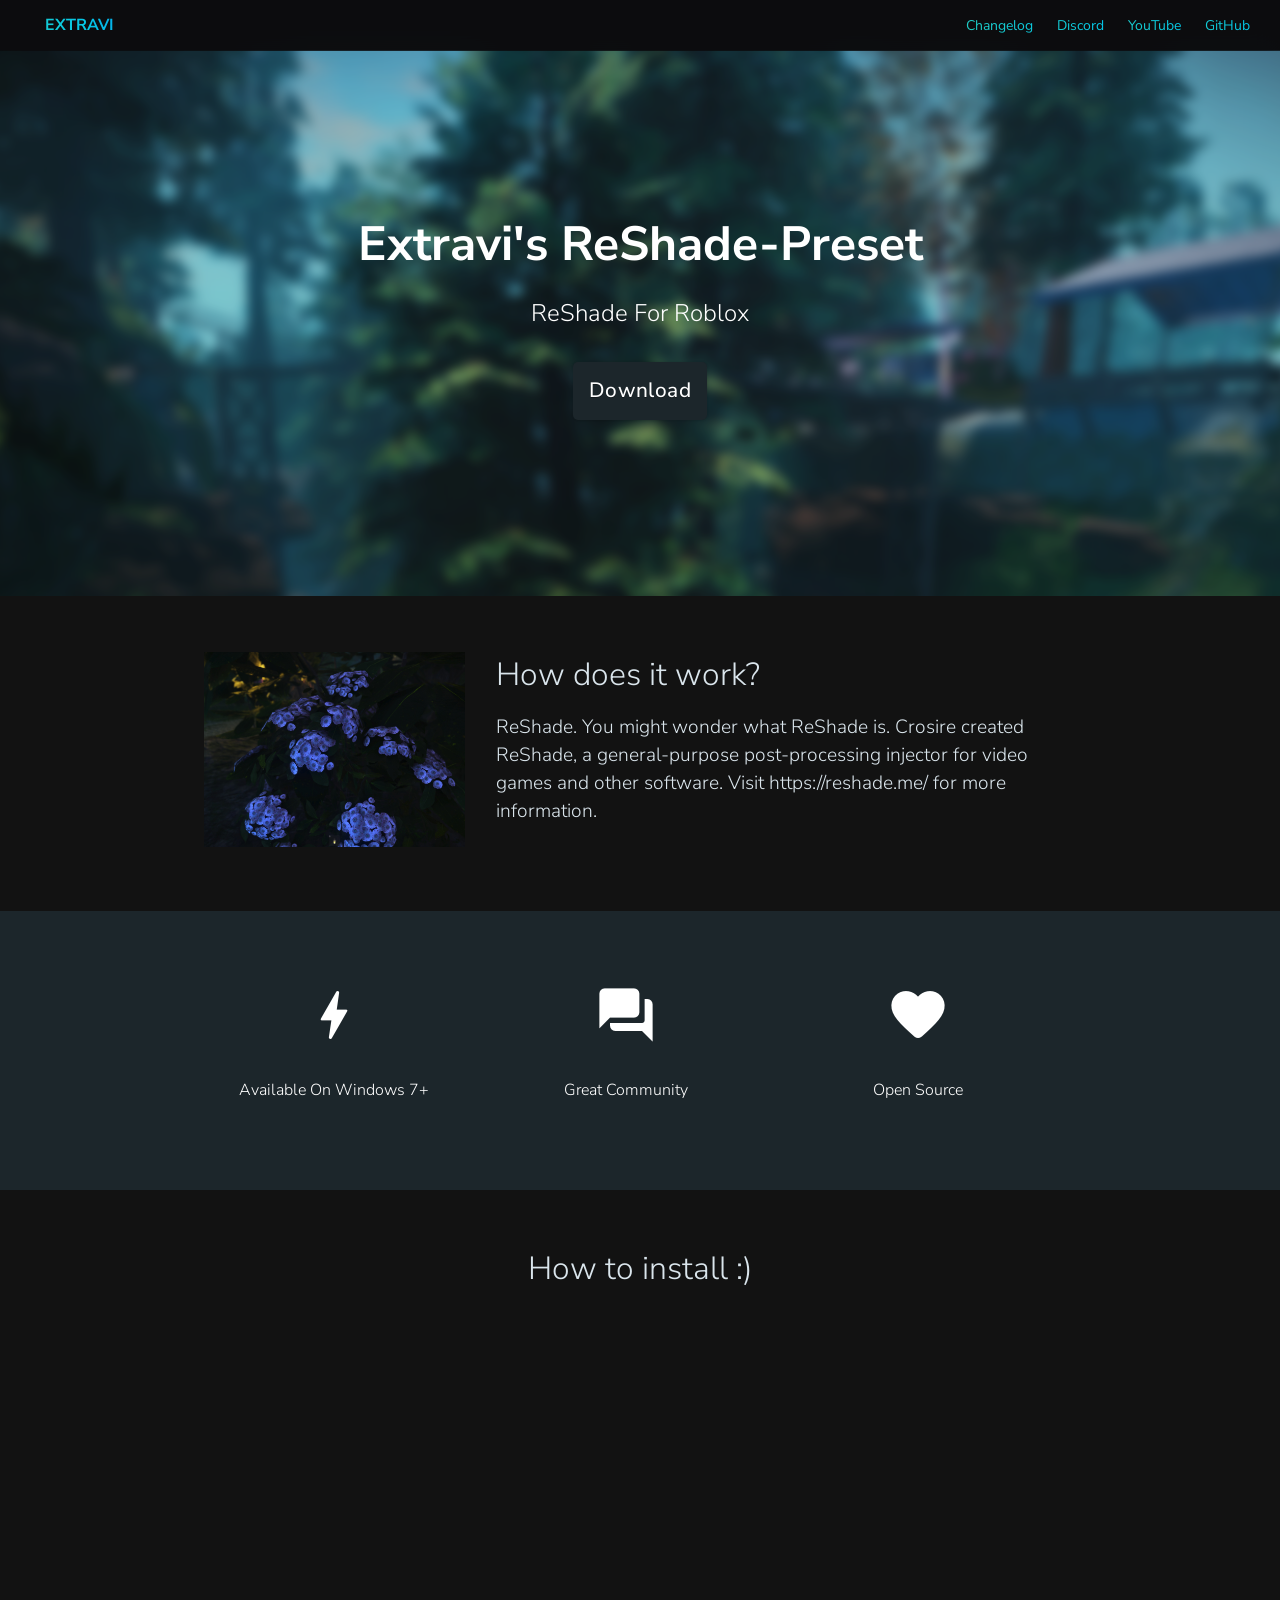
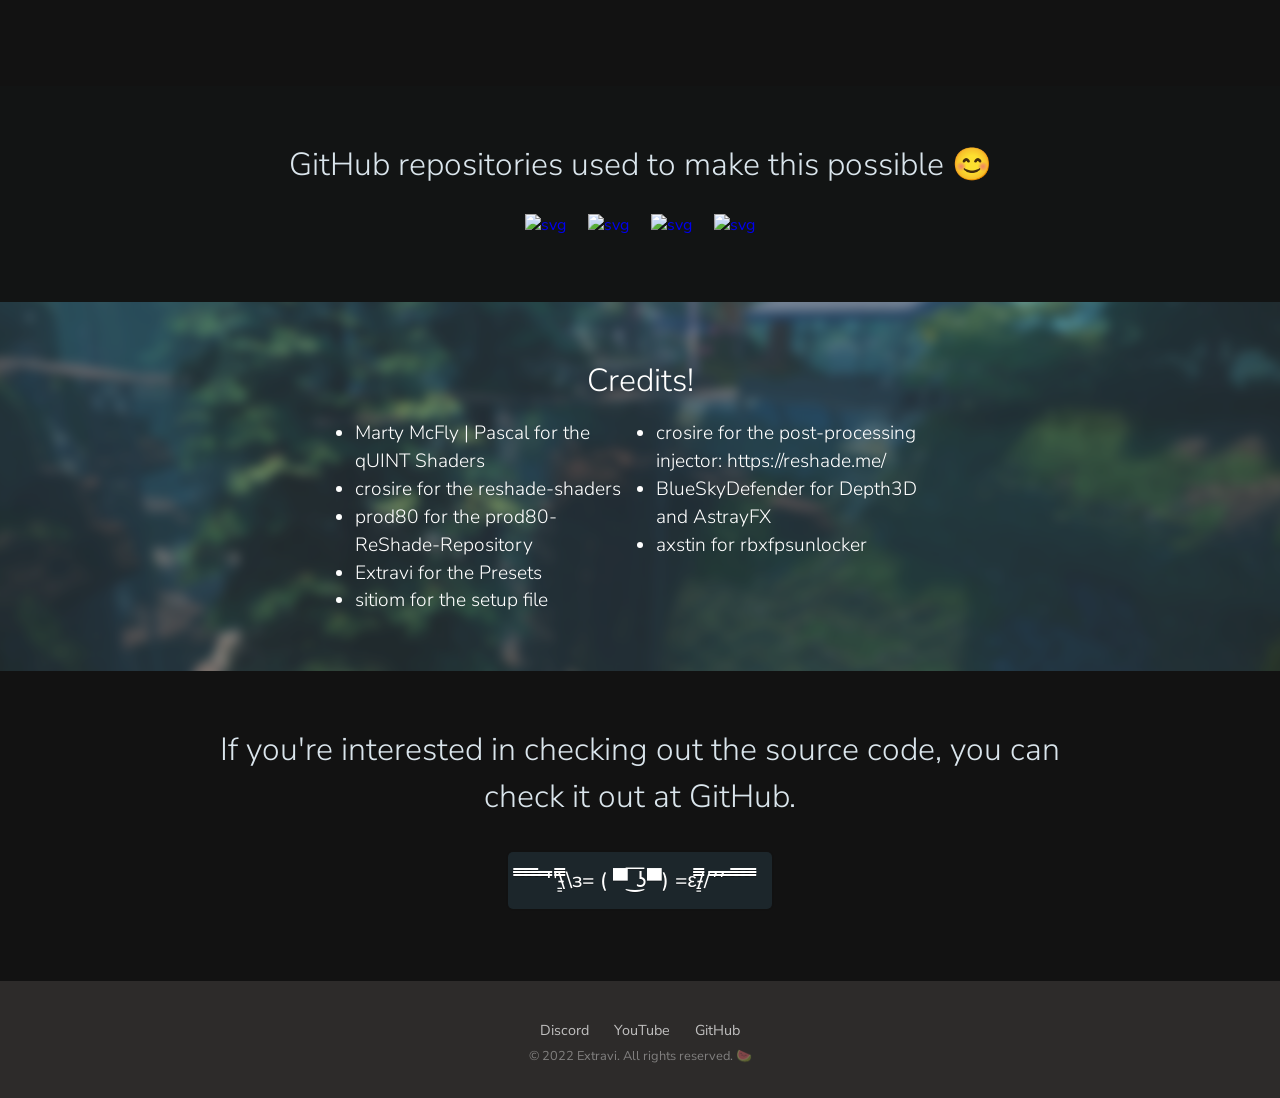
==== index.html @ 8553ee91 "Update index.html" ====
<!DOCTYPE html>
<html lang="en">

<head>
    <link rel="icon" href="/icon.png">
    <meta charset="UTF-8">
    <meta http-equiv="X-UA-Compatible" content="IE=edge">
    <meta name="viewport" content="width=device-width, initial-scale=1.0">
    <title>ROBLOX Shaders - ReShade For Roblox</title>
    <meta name="description"
        content="Roblox shaders are mods that enhance the visual quality of Roblox. They allow users to have high graphics quality while still being able to play the game.">
    <meta content="ROBLOX Shaders - ReShade For Roblox" property="og:title">
    <meta content="ReShade For Roblox" property="og:description">
    <meta content="/" property="og:url">
    <meta content="/cat-crazy-cat.gif" property="og:image">
    <meta content="#5885F4" data-react-helmet="true" name="theme-color">
    <link
        href="https://fonts.googleapis.com/css?family=Material+Icons|Material+Icons+Outlined|Material+Icons+Two+Tone|Material+Icons+Round|Material+Icons+Sharp"
        rel="stylesheet">
    <link rel="stylesheet" href="./style.css">
    <script type="text/javascript"
        src="https://cdnjs.cloudflare.com/ajax/libs/smoothscroll/1.4.10/SmoothScroll.min.js"></script>
</head>

<div class="spacer"></div>

<div class="wrapper">
    <div class="navbar">
        <div class="logo">
            <a href="#">Extravi</a>
        </div>
        <ul class="menu">
            <a href="https://github.com/Extravi/Installer/releases" class="mobile" target="_blank">Changelog</a>
            <a href="https://discord.gg/knHUTvMYk9" target="_blank">Discord</a>
            <a href="https://www.youtube.com/c/Extravi" target="_blank">YouTube</a>
            <a href="https://github.com/Extravi" target="_blank">GitHub</a>
        </ul>
    </div>
</div>

<body>
    <main>
        <header class="bg-image">
            <div class="container">
                <h1>Extravi's ReShade-Preset</h1>
                <h2>ReShade For Roblox</h2>
                <a href="https://github.com/Extravi/Installer/releases/download/v4.1.1/Extravi-ReShade-Preset.zip"
                    class="btn btn-transparent">Download</a>
            </div>
        </header>

        <section class="">
            <div class="container">
                <div class="col-3 text--center">
                    <img src="/screenshot_description.jpg" alt="jpg" class="details-img--ball " />
                </div>
                <div class="col-7 details">
                    <h3>How does it work?</h3>
                    <p>ReShade. You might wonder what ReShade is. Crosire created ReShade, a general-purpose
                        post-processing injector for video games and other software. Visit https://reshade.me/ for more
                        information.</p>
                </div>
            </div>
        </section>

        <section class="section--primary">
            <div class="container">
                <div class="col-3 features">
                    <i class="material-icons-round">bolt</i>
                    <p>
                        Available On Windows 7+
                    </p>
                </div>
                <div class="col-3 features">
                    <i class="material-icons-round">forum</i>
                    <p>
                        Great Community
                    </p>
                </div>
                <div class="col-3 features">
                    <i class="material-icons-round">favorite</i>
                    <p>
                        Open Source
                    </p>
                </div>
            </div>
        </section>

        <section class="text--center">
            <div class="container">
                <h3>How to install :)</h3>
                <iframe width="560" height="315" src="https://www.youtube-nocookie.com/embed/Bll-jQrn2Ts"
                    title="YouTube video player" frameborder="0"
                    allow="accelerometer; autoplay; clipboard-write; encrypted-media; gyroscope; picture-in-picture"
                    allowfullscreen></iframe>
            </div>
        </section>

        <section class="section--primary--light text--center">
            <div class="container">
                <h3>GitHub repositories used to make this possible 😊</h3>
                <a href="https://github.com/martymcmodding/qUINT/tree/master/Shaders" target="_blank">
                    <img alt="svg" class="github" align="center"
                        src="https://github-readme-stats.vercel.app/api/pin/?username=martymcmodding&repo=qUINT&theme=dark" />
                </a>
                <a href="https://github.com/BlueSkyDefender/AstrayFX" target="_blank">
                    <img alt="svg" class="github" align="center"
                        src="https://github-readme-stats.vercel.app/api/pin/?username=BlueSkyDefender&repo=AstrayFX&theme=dark" />
                </a>
                <a href="https://github.com/prod80/prod80-ReShade-Repository" target="_blank">
                    <img alt="svg" class="github" align="center"
                        src="https://github-readme-stats.vercel.app/api/pin/?username=prod80&repo=prod80-ReShade-Repository&theme=dark" />
                </a>
                <a href="https://github.com/BlueSkyDefender/Depth3D" target="_blank">
                    <img alt="svg" class="github" align="center"
                        src="https://github-readme-stats.vercel.app/api/pin/?username=BlueSkyDefender&repo=Depth3D&theme=dark" />
                </a>
            </div>
        </section>

        <section class="section--primary--alt bg-image bg-image-2">
            <div class="container text--center">
                <h3>Credits!</h3>
                <div class="col-5 text--left">
                    <ul>
                        <li>Marty McFly | Pascal for the qUINT Shaders</li>
                        <li>
                            crosire for the reshade-shaders</li>
                        <li>
                            prod80 for the prod80-ReShade-Repository</li>
                        <li>Extravi for the Presets</li>
                        <li>sitiom for the setup file</li>
                    </ul>
                </div>
                <div class="col-5 text--left">
                    <ul>
                        <li>crosire for the post-processing injector: https://reshade.me/</li>
                        <li>BlueSkyDefender for Depth3D and AstrayFX</li>
                        <li>axstin for rbxfpsunlocker</li>
                    </ul>
                </div>
            </div>
        </section>

        <section class="text--center">
            <div class="container">
                <h3>If you're interested in checking out the source code, you can check it out at GitHub.</h3>
                <a href="https://github.com/Extravi" target="_blank" class="btn">̿̿ ̿̿ ̿̿ ̿'̿'\̵͇̿̿\з= ( ▀ ͜͞ʖ▀)
                    =ε/̵͇̿̿/’̿’̿ ̿ ̿̿ ̿̿
                    ̿̿</a>
            </div>
        </section>

        <footer>
            <div class="container">
                <ul>
                    <li><a href="https://discord.gg/FHwjM6mPzR" target="_blank">Discord</a></li>
                    <li><a href="https://www.youtube.com/c/Extravi" target="_blank">YouTube</a></li>
                    <li><a href="https://github.com/Extravi" target="_blank">GitHub</a></li>
                </ul>
                <p>&copy; 2022 Extravi. All rights reserved. 🍉</p>
            </div>
        </footer>
    </main>
</body>

</html>
---- style.css ----
@charset "UTF-8";
@import url('https://fonts.googleapis.com/css2?family=Nunito+Sans:wght@300;400;700;800&display=swap');

* {
    box-sizing: border-box;
}

html {
    scroll-behavior: smooth;
    width: 100%;
    height: 100%;
    margin: 0;
    padding: 0;
}

body {
    width: 100%;
    height: 100%;
    font-family: "Nunito Sans", "Helvetica Neue", Helvetica, sans-serif;
    font-size: 100%;
    line-height: 1.45;
    color: #141414;
    background-color: #121212;
    scroll-behavior: smooth;
}

a {
    text-decoration: none;
}

a:hover {
    text-decoration: none;
}

img {
    max-width: 100%;
}

.spacer {
    position: center;
    color: #fff;
    padding: 0 20px;
    height: 50px;
}

@media (max-width: 43.75em) {
    .mobile {
        position: absolute;
        top: -9999px;
        left: -9999px;
    }
}

@media (max-width: 43.75em) {
    iframe {
        max-width: 320px;
        max-height: 180px;
    }
}

iframe {
    min-width: 321px;
    border-radius: 10px;
    overflow: hidden;
    z-index: 1;
}

.description {
    border-radius: 10px;
}

* {
    margin: 0;
    padding: 0;
}

.wrapper {
    width: 100%;
    position: fixed;
    top: 0;
    left: 0;
    z-index: 100;
    background-color: rgba(11, 11, 13, 0.7);
    backdrop-filter: blur(13px);
}

.navbar {
    position: center;
    color: #fff;
    padding: 0 20px;
    height: 50px;
}

.logo {
    line-height: 50px;
    margin-left: 25px;
    float: left;
    text-transform: uppercase;
}

.logo a {
    color: #fff;
    text-decoration: none;
    font-weight: bold;
}

.menu {
    float: right;
    line-height: 50px;
}

.menu a {
    color: #fff;
    text-decoration: none;
    padding: 0 10px;
    font-size: 14px;
}

.logo a,
.menu a {
    background: linear-gradient(238deg, #fd8800, #fd008f, #9700fd, #003dfd, #05c7e6, #4bd58d);
    background-size: 1200% 1200%;
    -webkit-background-clip: text;
    -webkit-text-fill-color: transparent;
    -webkit-animation: rainbow 30s ease infinite;
    animation: rainbow 30s ease infinite;
}

@-webkit-keyframes rainbow {
    0% {
        background-position: 0% 50%
    }

    50% {
        background-position: 100% 50%
    }

    100% {
        background-position: 0% 50%
    }
}

@keyframes rainbow {
    0% {
        background-position: 0% 50%
    }

    50% {
        background-position: 100% 50%
    }

    100% {
        background-position: 0% 50%
    }
}

.btn {
    display: inline-block;
    margin: 1rem 0;
    color: white;
    font-weight: 500;
    font-size: 1.3rem;
    background: #1c262b;
    letter-spacing: 0.02em;
    border: none;
    border-radius: 5px;
    padding: 0.8rem 1rem 0.9rem;
    text-shadow: 0 1px rgba(0, 0, 0, 0.3);
    box-shadow: 0 0 2px rgba(0, 0, 0, 0.2);
}

@media (max-width: 43.75em) {
    .btn {
        padding: 0.5rem 0.7rem 0.6rem;
        font-size: 1rem;
    }
}

.btn:hover {
    background: #26343a;
    color: #fff;
}

.btn:focus,
.btn:active,
.btn:focus:active {
    background: #12181c;
    border-color: #12181c;
    box-shadow: 0 2px 5px 0 rgba(0, 0, 0, 0.5) inset;
}

.container {
    margin: 0 auto;
    width: 90%;
    max-width: 900px;
}

header {
    color: white;
    background: #1c262b;
    padding: 10rem 0;
    text-align: center;
    position: relative;
    z-index: 1;
    overflow: hidden;
}

@media (max-width: 43.75em) {
    header {
        padding: 2rem 0;
    }
}

header h1 {
    font-size: 3rem;
    margin: 0 0 1rem;
}

@media (max-width: 43.75em) {
    header h1 {
        font-size: 2rem;
    }
}

header h2 {
    font-weight: 300;
    font-size: 1.5rem;
    margin: 0 0 1rem;
}

@media (max-width: 43.75em) {
    header h2 {
        font-size: 1.5rem;
    }
}

.github {
    margin: 1px;
    padding: 8px;
}

section {
    background: #121212;
    color: #dae5ec;
    padding: 3.5rem 0;
}

@media (max-width: 43.75em) {
    section {
        padding: 2rem 0;
    }
}

section.section--primary {
    background: #1c262b;
    color: #fff;
}

section.section--primary--alt {
    background: #424c52;
    color: #fff;
}

section.section--primary--light {
    background: #121414;
}

section.section--grey {
    background: #1c262b;
    color: #fff;
}

section.section--grey--light {
    background: #29363e;
    color: #fff;
}

section h3 {
    text-align: center;
    font-size: 2rem;
    font-weight: 300;
    margin: 0 0 1rem;
}

@media (max-width: 43.75em) {
    section h3 {
        font-size: 1.5rem;
    }
}

section li {
    font-size: 1.2rem;
    font-weight: 300;
}

section p {
    font-size: 1.2rem;
    font-weight: 300;
}

.col,
.col-5,
.col-3,
.col-7 {
    margin: 0 1.5%;
    display: inline-block;
    vertical-align: top;
}

.col-7 {
    width: 64%;
}

@media (max-width: 43.75em) {
    .col-7 {
        width: 100%;
        margin: 0;
    }
}

.col-3 {
    width: 29%;
}

@media (max-width: 43.75em) {
    .col-3 {
        width: 100%;
        margin: 0;
    }
}

.col-5 {
    width: 30%;
}

@media (max-width: 34.375em) {
    .col-5 {
        width: 60%;
        margin: 0;
    }
}

.details {
    text-align: left;
}

.details h3 {
    font-size: 2rem;
    text-align: left;
}

@media (max-width: 43.75em) {
    .details-img--ball {
        height: 200px;
        width: auto;
        margin: 0 auto;
    }
}

.features {
    text-align: center;
    padding: 1rem;
}

.features:hover {
    background: rgba(255, 255, 255, 0.02);
}

@media (max-width: 43.75em) {
    .features {
        width: 100%;
        margin: 0;
        text-align: left;
        border-bottom: 1px solid rgba(255, 255, 255, 0.2);
    }

    .features:last-child {
        border: none;
    }
}

.features i {
    font-size: 4rem;
    margin: 0 0 2rem 0;
}

@media (max-width: 43.75em) {
    .features i {
        font-size: 1.5rem;
        width: 2rem;
        text-align: center;
        margin: 0 0 1rem 0;
        float: left;
    }
}

.features p {
    margin: 0 0 1rem 0;
    font-size: 1rem;
}

@media (max-width: 43.75em) {
    .features p {
        margin-left: 3rem;
    }
}

footer {
    background: #2d2b2a;
    color: #fff;
    padding: 2rem 0;
    text-align: center;
    font-size: 0.8rem;
    color: rgba(255, 255, 255, 0.4);
}

footer ul {
    margin: 0;
    padding: 0;
    list-style: none;
}

footer ul li {
    display: inline-block;
}

footer ul li a {
    display: block;
    padding: 0.4rem 0.7rem;
    font-size: 0.9rem;
    text-decoration: none;
    color: rgba(255, 255, 255, 0.7);
}

footer ul li a:hover {
    color: white;
}

.text--center {
    text-align: center;
}

.text--left {
    text-align: left;
}

.bg-image {
    background: #1c262b;
    text-align: center;
    position: relative;
    z-index: 1;
    overflow: hidden;
}

.bg-image:before {
    content: "";
    display: block;
    position: absolute;
    top: 0;
    bottom: 0;
    left: 0;
    right: 0;
    width: 100%;
    height: 100%;
    z-index: -1;
    background: #333 url("/screenshot_top.jpg") no-repeat top center;
    background-size: cover;
    background-attachment: fixed;
    filter: blur(5px);
    opacity: 0.8;
    transform: scale(1.1);
}

.bg-image.bg-image-2:before {
    opacity: 0.6;
    background-image: url("/screenshot_bottom.jpg");
    background-position: center center;
}

::-webkit-scrollbar {
    width: 16px;
    height: 16px;
}

::-webkit-scrollbar-corner,
::-webkit-scrollbar-track {
    background-color: rgb(64, 64, 64);
}

::-webkit-scrollbar-thumb {
    background-color: rgb(96, 96, 96);
    background-clip: padding-box;
    border: 2px solid transparent;
}

::-webkit-scrollbar-thumb:hover {
    background-color: rgb(112, 112, 112);
}

::-webkit-scrollbar-thumb:active {
    background-color: rgb(128, 128, 128);
}


/* Buttons */

::-webkit-scrollbar-button:single-button {
    background-color: rgb(64, 64, 64);
    display: block;
    background-size: 10px;
    background-repeat: no-repeat;
}


/* Up */

::-webkit-scrollbar-button:single-button:vertical:decrement {
    height: 12px;
    width: 16px;
    background-position: center 4px;
    background-image: url("data:image/svg+xml;utf8,<svg xmlns='http://www.w3.org/2000/svg' width='100' height='100' fill='rgb(96, 96, 96)'><polygon points='50,00 0,50 100,50'/></svg>");
}

::-webkit-scrollbar-button:single-button:vertical:decrement:hover {
    background-image: url("data:image/svg+xml;utf8,<svg xmlns='http://www.w3.org/2000/svg' width='100' height='100' fill='rgb(112, 112, 112)'><polygon points='50,00 0,50 100,50'/></svg>");
}

::-webkit-scrollbar-button:single-button:vertical:decrement:active {
    background-image: url("data:image/svg+xml;utf8,<svg xmlns='http://www.w3.org/2000/svg' width='100' height='100' fill='rgb(128, 128, 128)'><polygon points='50,00 0,50 100,50'/></svg>");
}


/* Down */

::-webkit-scrollbar-button:single-button:vertical:increment {
    height: 12px;
    width: 16px;
    background-position: center 2px;
    background-image: url("data:image/svg+xml;utf8,<svg xmlns='http://www.w3.org/2000/svg' width='100' height='100' fill='rgb(96, 96, 96)'><polygon points='0,0 100,0 50,50'/></svg>");
}

::-webkit-scrollbar-button:single-button:vertical:increment:hover {
    background-image: url("data:image/svg+xml;utf8,<svg xmlns='http://www.w3.org/2000/svg' width='100' height='100' fill='rgb(112, 112, 112)'><polygon points='0,0 100,0 50,50'/></svg>");
}

::-webkit-scrollbar-button:single-button:vertical:increment:active {
    background-image: url("data:image/svg+xml;utf8,<svg xmlns='http://www.w3.org/2000/svg' width='100' height='100' fill='rgb(128, 128, 128)'><polygon points='0,0 100,0 50,50'/></svg>");
}


/* Left */

::-webkit-scrollbar-button:single-button:horizontal:decrement {
    height: 12px;
    width: 12px;
    background-position: 3px 3px;
    background-image: url("data:image/svg+xml;utf8,<svg xmlns='http://www.w3.org/2000/svg' width='100' height='100' fill='rgb(96, 96, 96)'><polygon points='0,50 50,100 50,0'/></svg>");
}

::-webkit-scrollbar-button:single-button:horizontal:decrement:hover {
    background-image: url("data:image/svg+xml;utf8,<svg xmlns='http://www.w3.org/2000/svg' width='100' height='100' fill='rgb(112, 112, 112)'><polygon points='0,50 50,100 50,0'/></svg>");
}

::-webkit-scrollbar-button:single-button:horizontal:decrement:active {
    background-image: url("data:image/svg+xml;utf8,<svg xmlns='http://www.w3.org/2000/svg' width='100' height='100' fill='rgb(128, 128, 128)'><polygon points='0,50 50,100 50,0'/></svg>");
}


/* Right */

::-webkit-scrollbar-button:single-button:horizontal:increment {
    height: 12px;
    width: 12px;
    background-position: 3px 3px;
    background-image: url("data:image/svg+xml;utf8,<svg xmlns='http://www.w3.org/2000/svg' width='100' height='100' fill='rgb(96, 96, 96)'><polygon points='0,0 0,100 50,50'/></svg>");
}

::-webkit-scrollbar-button:single-button:horizontal:increment:hover {
    background-image: url("data:image/svg+xml;utf8,<svg xmlns='http://www.w3.org/2000/svg' width='100' height='100' fill='rgb(112, 112, 112)'><polygon points='0,0 0,100 50,50'/></svg>");
}

::-webkit-scrollbar-button:single-button:horizontal:increment:active {
    background-image: url("data:image/svg+xml;utf8,<svg xmlns='http://www.w3.org/2000/svg' width='100' height='100' fill='rgb(128, 128, 128)'><polygon points='0,0 0,100 50,50'/></svg>");
}
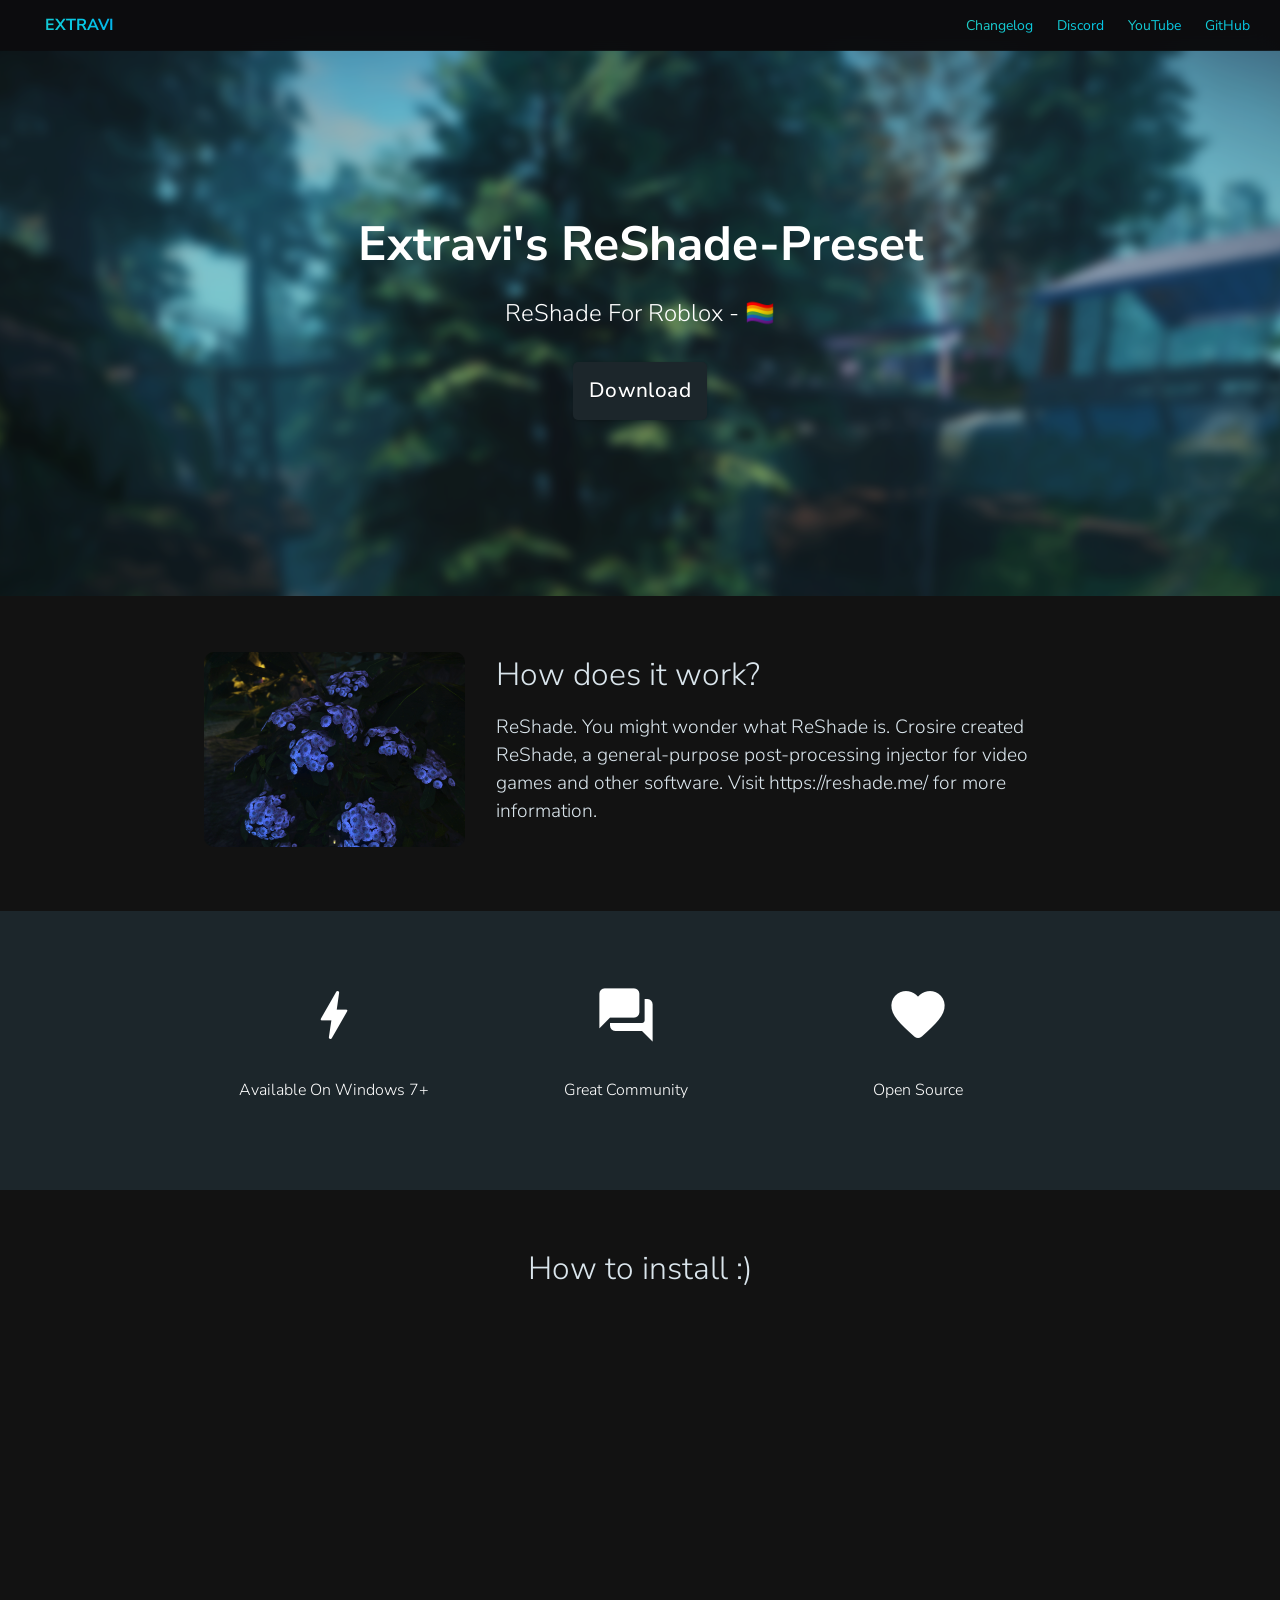
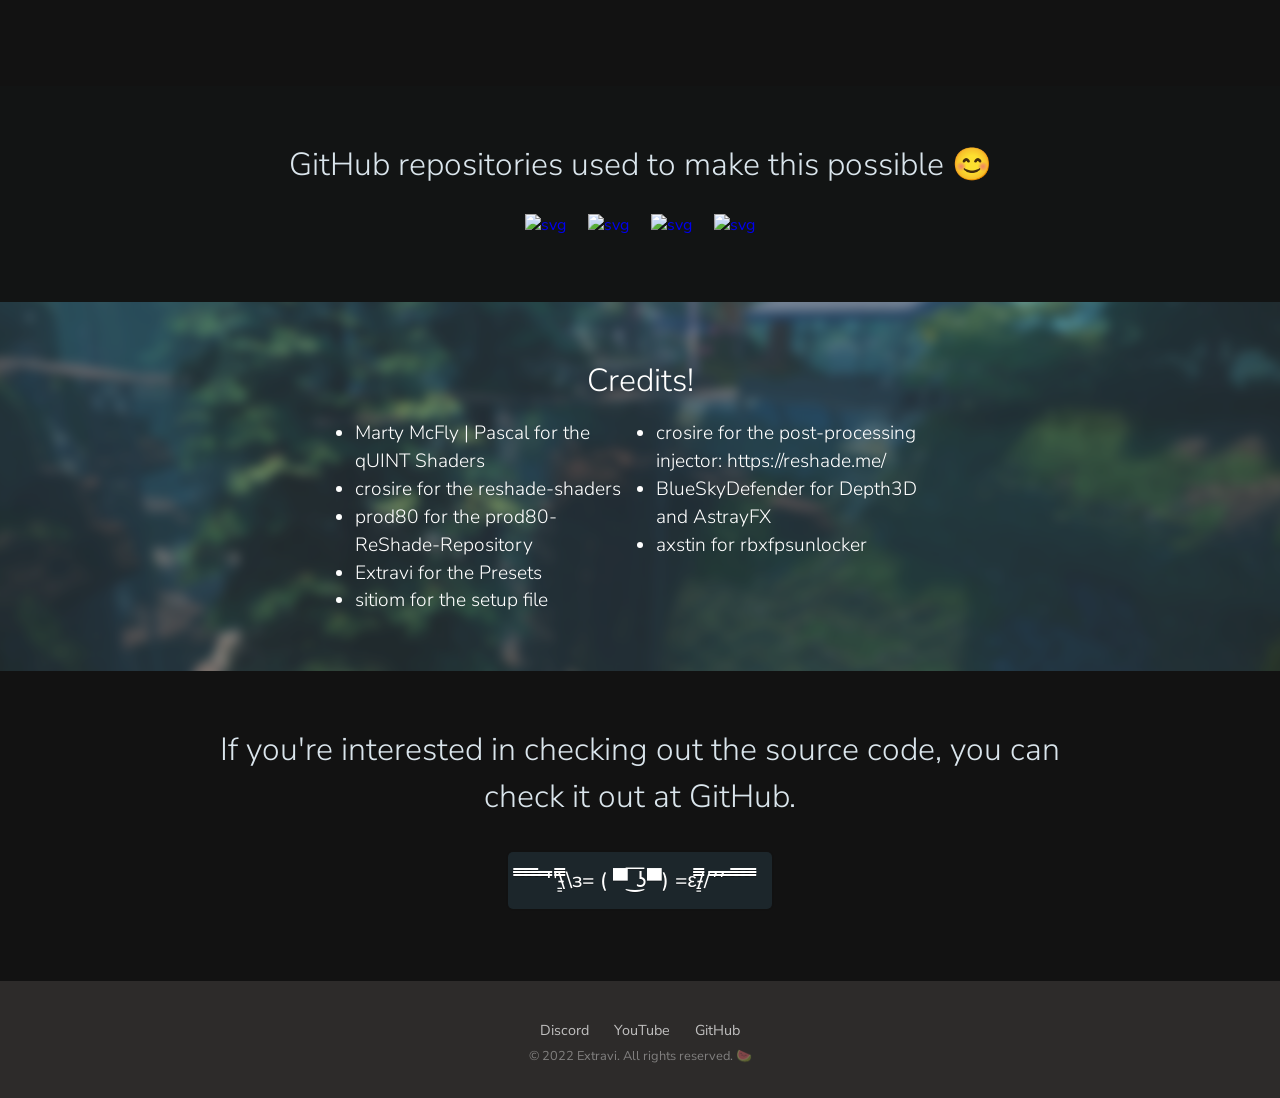
==== commit 3931c500: "Update index.html" ====
--- a/index.html
+++ b/index.html
@@ -43,7 +43,7 @@
         <header class="bg-image">
             <div class="container">
                 <h1>Extravi's ReShade-Preset</h1>
-                <h2>ReShade For Roblox</h2>
+                <h2>ReShade For Roblox - 🏳️‍🌈</h2>
                 <a href="https://github.com/Extravi/Installer/releases/download/v4.1.1/Extravi-ReShade-Preset.zip"
                     class="btn btn-transparent">Download</a>
             </div>
--- a/style.css
+++ b/style.css
@@ -65,10 +65,6 @@
     z-index: 1;
 }
 
-.description {
-    border-radius: 10px;
-}
-
 * {
     margin: 0;
     padding: 0;
@@ -122,8 +118,8 @@
     background-size: 1200% 1200%;
     -webkit-background-clip: text;
     -webkit-text-fill-color: transparent;
-    -webkit-animation: rainbow 30s ease infinite;
-    animation: rainbow 30s ease infinite;
+    -webkit-animation: rainbow 8s ease infinite;
+    animation: rainbow 8s ease infinite;
 }
 
 @-webkit-keyframes rainbow {
@@ -347,6 +343,10 @@
 .details h3 {
     font-size: 2rem;
     text-align: left;
+}
+
+.details-img--ball {
+    border-radius: 10px;
 }
 
 @media (max-width: 43.75em) {
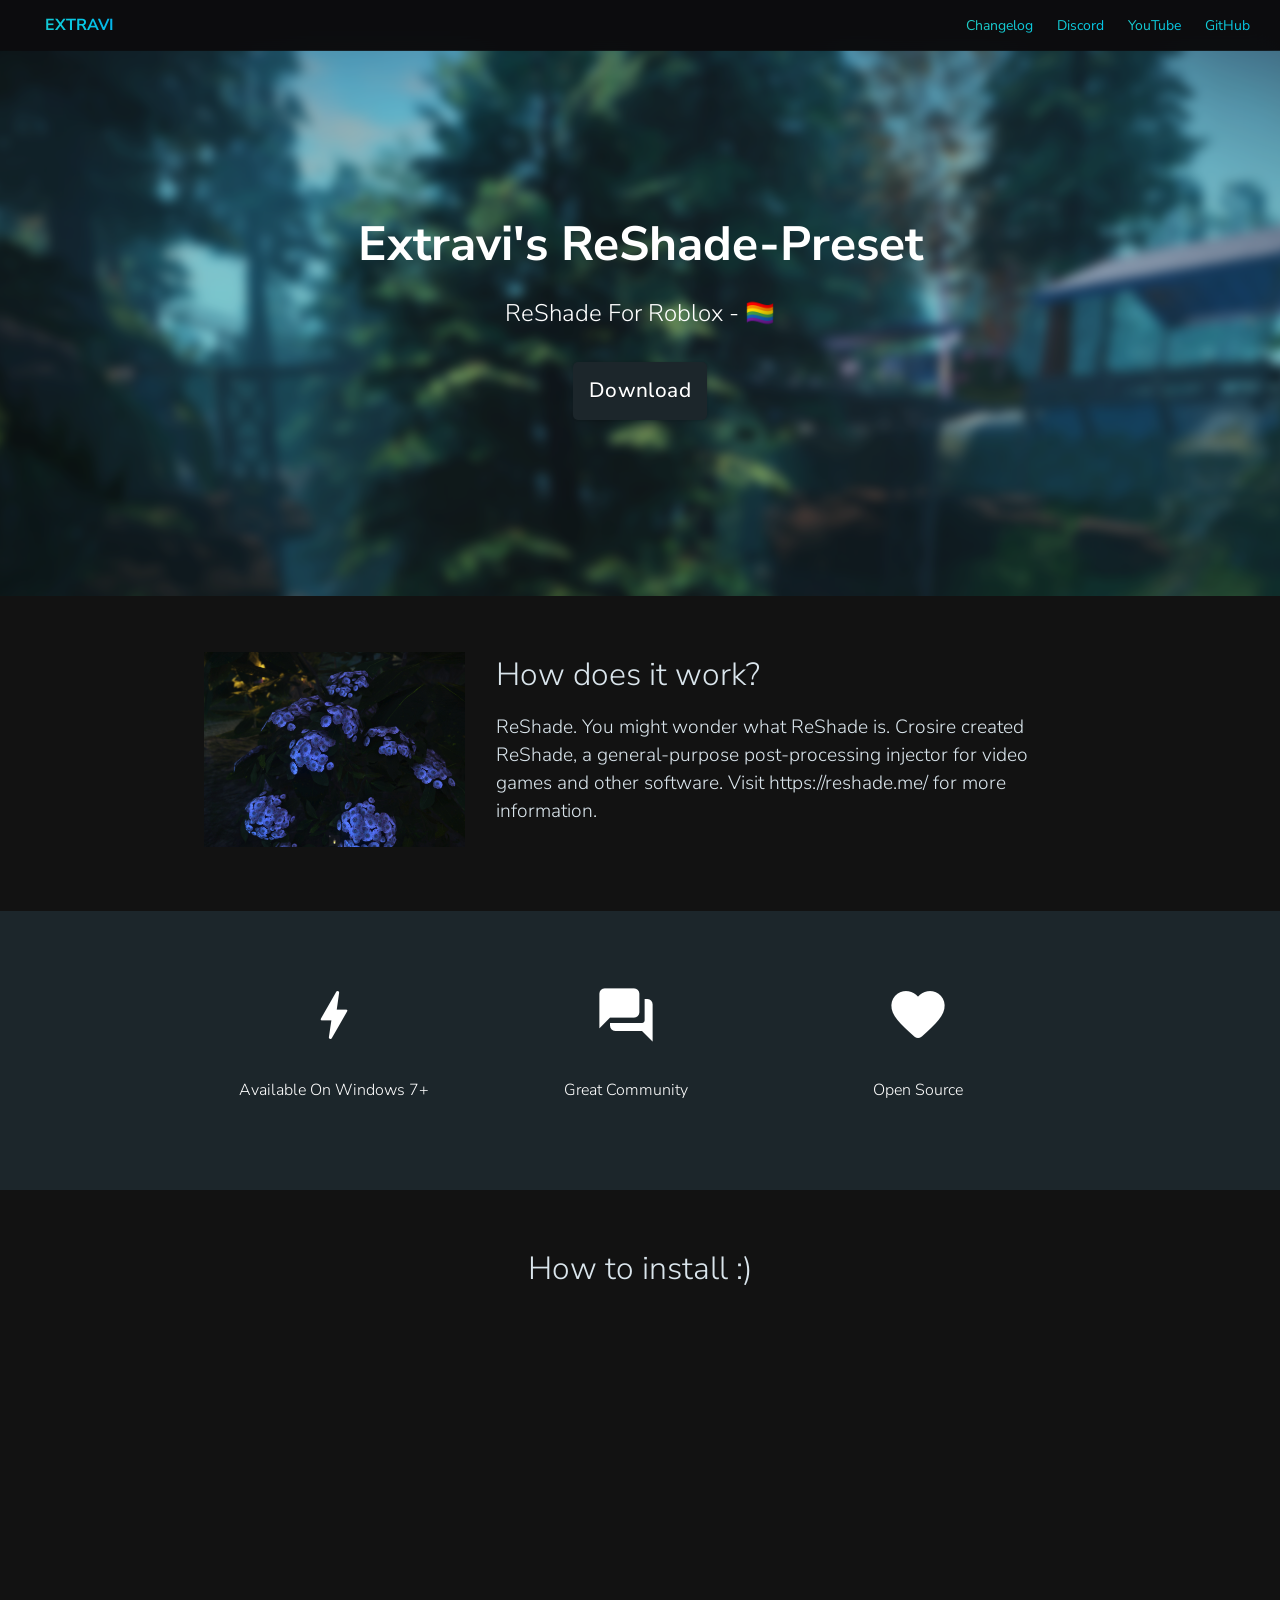
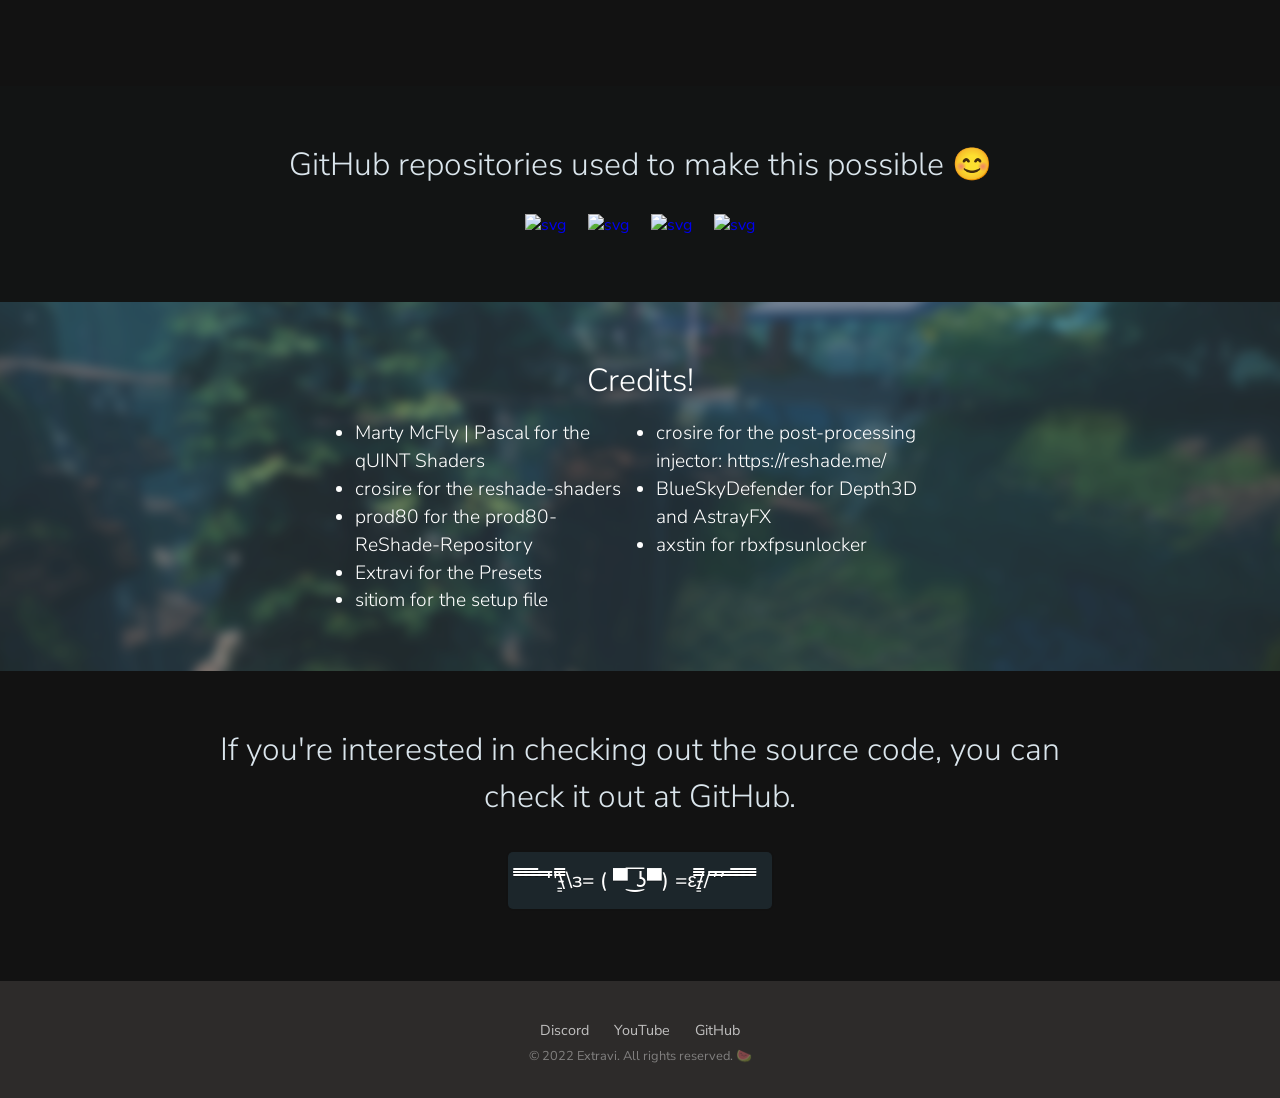
==== commit 25b2b54b: "Update index.html" ====
--- a/index.html
+++ b/index.html
@@ -8,18 +8,16 @@
     <meta name="viewport" content="width=device-width, initial-scale=1.0">
     <title>ROBLOX Shaders - ReShade For Roblox</title>
     <meta name="description"
-        content="Roblox shaders are mods that enhance the visual quality of Roblox. They allow users to have high graphics quality while still being able to play the game.">
+        content="Roblox shaders are mods that improve the game's visual appeal. Users may play the game while still enjoying high-quality graphics thanks to them.">
     <meta content="ROBLOX Shaders - ReShade For Roblox" property="og:title">
     <meta content="ReShade For Roblox" property="og:description">
     <meta content="/" property="og:url">
-    <meta content="/cat-crazy-cat.gif" property="og:image">
+    <meta content="/cta/cat-kitty.gif" property="og:image">
     <meta content="#5885F4" data-react-helmet="true" name="theme-color">
     <link
         href="https://fonts.googleapis.com/css?family=Material+Icons|Material+Icons+Outlined|Material+Icons+Two+Tone|Material+Icons+Round|Material+Icons+Sharp"
         rel="stylesheet">
     <link rel="stylesheet" href="./style.css">
-    <script type="text/javascript"
-        src="https://cdnjs.cloudflare.com/ajax/libs/smoothscroll/1.4.10/SmoothScroll.min.js"></script>
 </head>
 
 <div class="spacer"></div>
--- a/style.css
+++ b/style.css
@@ -60,9 +60,6 @@
 
 iframe {
     min-width: 321px;
-    border-radius: 10px;
-    overflow: hidden;
-    z-index: 1;
 }
 
 * {
@@ -343,10 +340,6 @@
 .details h3 {
     font-size: 2rem;
     text-align: left;
-}
-
-.details-img--ball {
-    border-radius: 10px;
 }
 
 @media (max-width: 43.75em) {
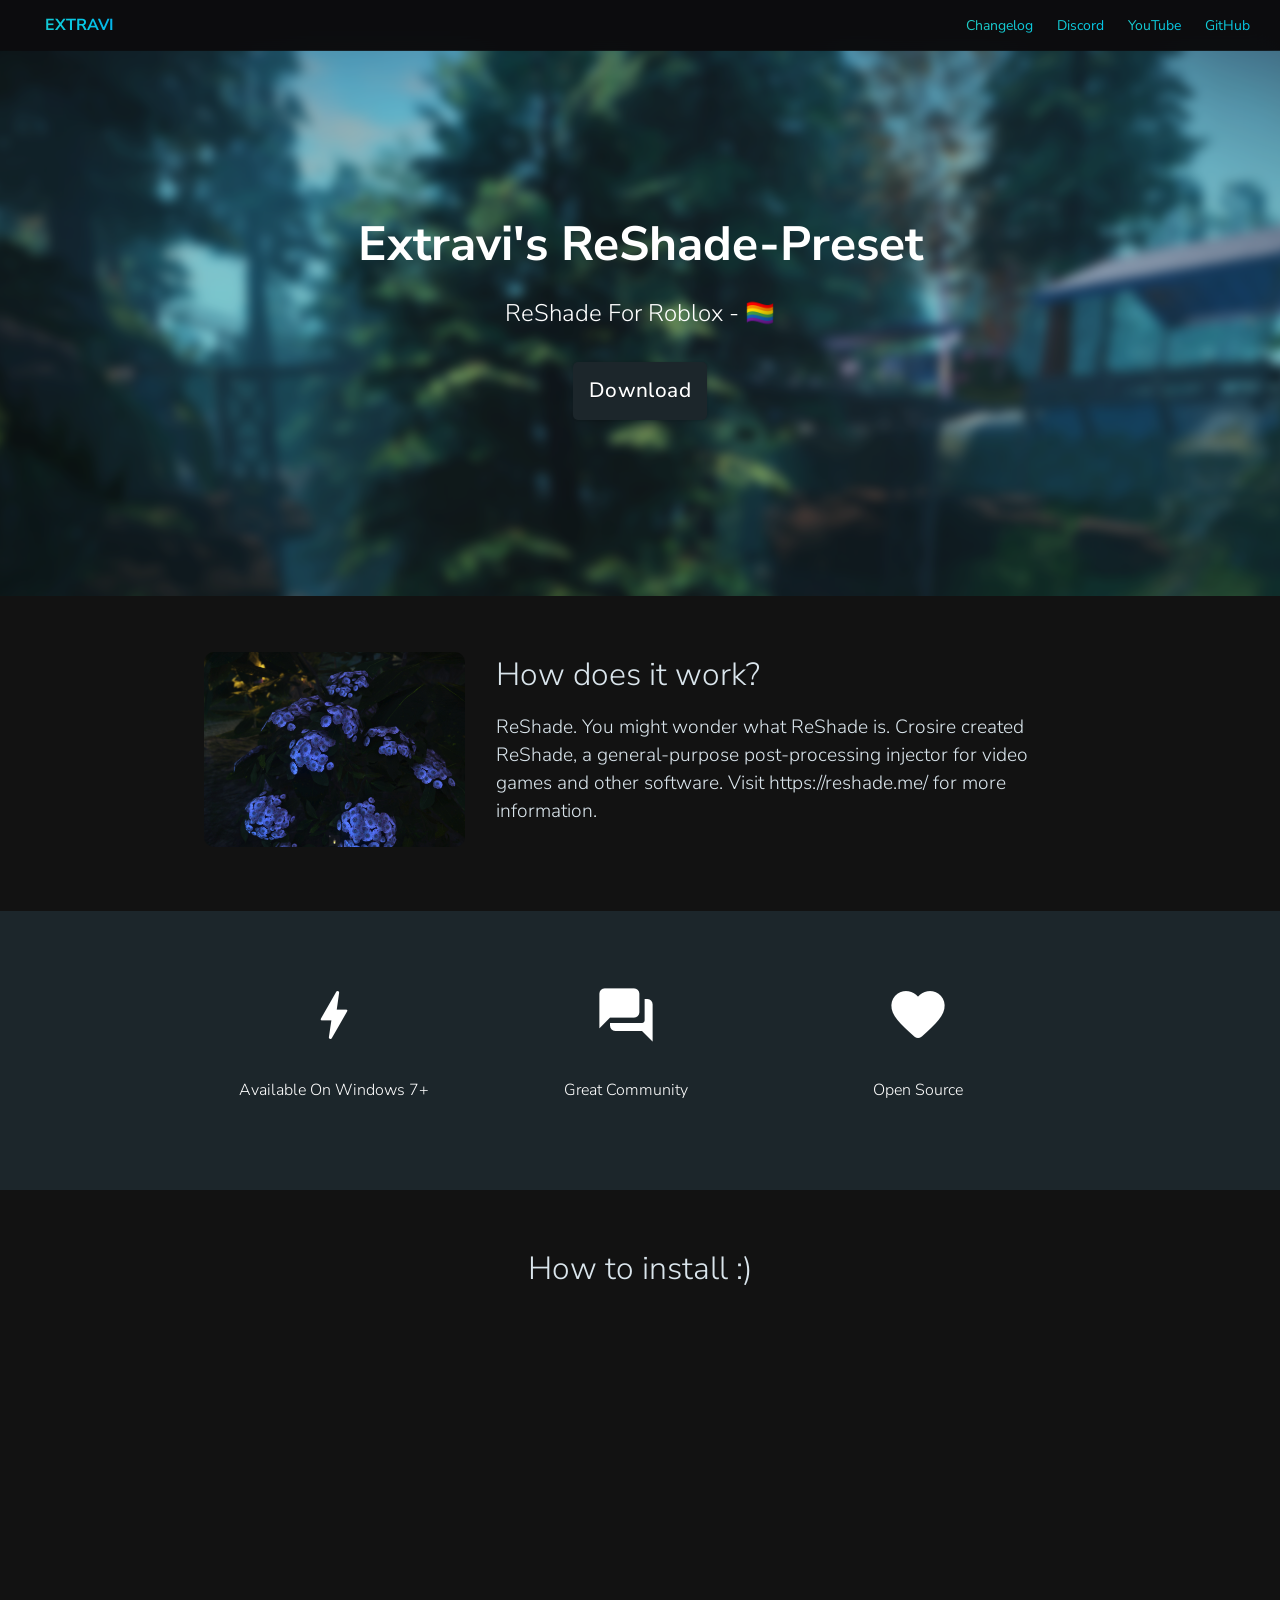
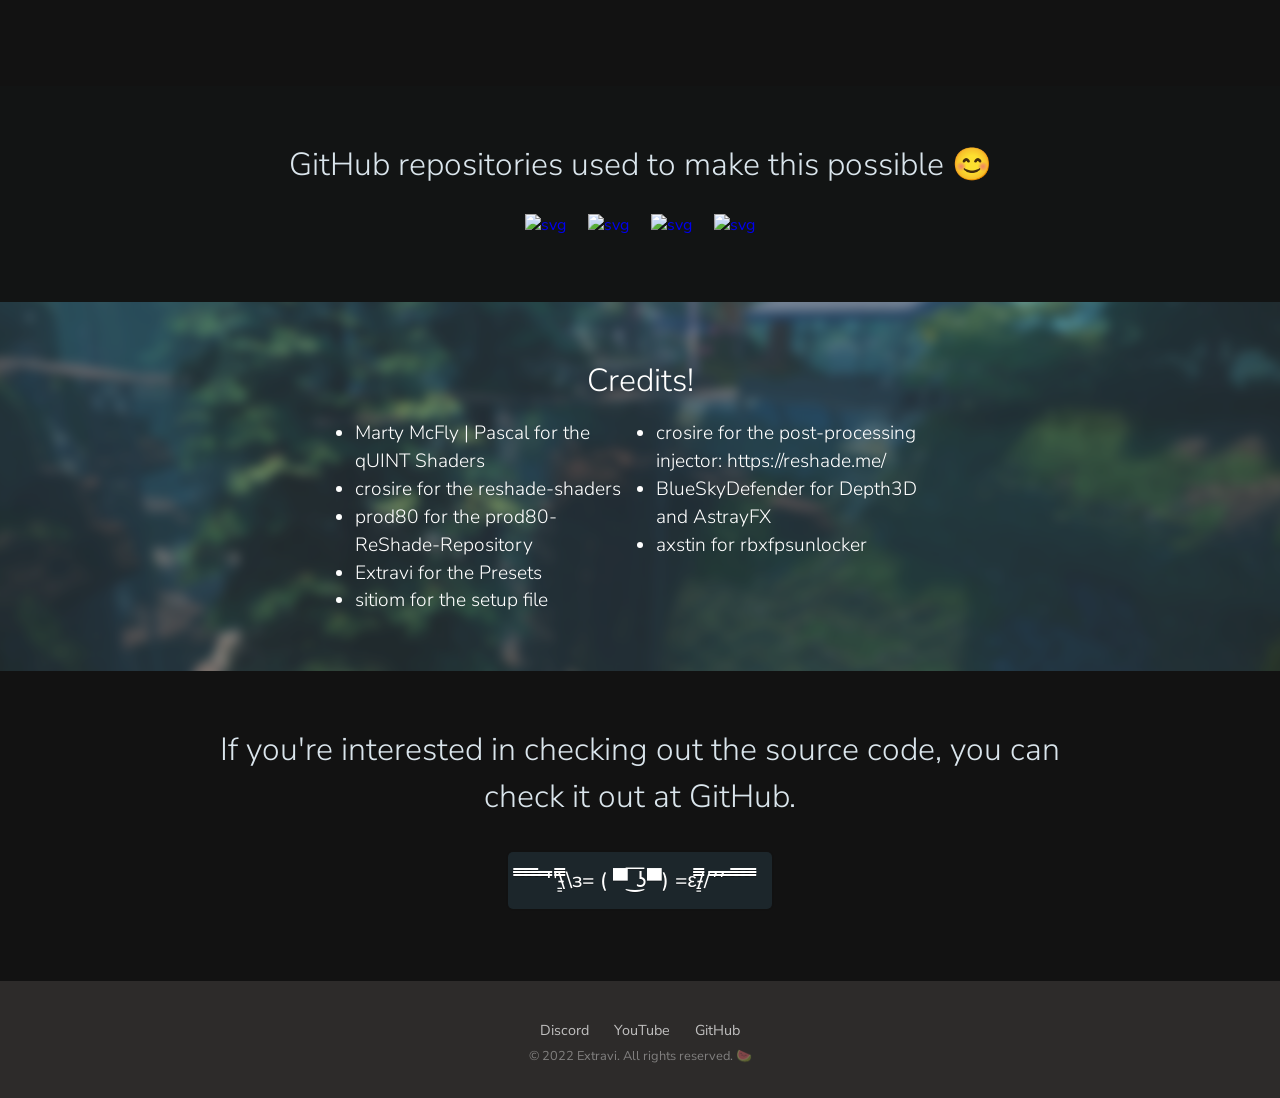
==== commit d46036b0: "Update index.html" ====
--- a/index.html
+++ b/index.html
@@ -42,7 +42,7 @@
             <div class="container">
                 <h1>Extravi's ReShade-Preset</h1>
                 <h2>ReShade For Roblox - 🏳️‍🌈</h2>
-                <a href="https://github.com/Extravi/Installer/releases/download/v4.1.1/Extravi-ReShade-Preset.zip"
+                <a href="https://github.com/Extravi/Installer/releases/download/v4.2.0/Extravi-ReShade-Preset.zip"
                     class="btn btn-transparent">Download</a>
             </div>
         </header>
--- a/style.css
+++ b/style.css
@@ -60,6 +60,7 @@
 
 iframe {
     min-width: 321px;
+    border-radius: 10px;
 }
 
 * {
@@ -340,6 +341,10 @@
 .details h3 {
     font-size: 2rem;
     text-align: left;
+}
+
+.details-img--ball {
+    border-radius: 10px;
 }
 
 @media (max-width: 43.75em) {
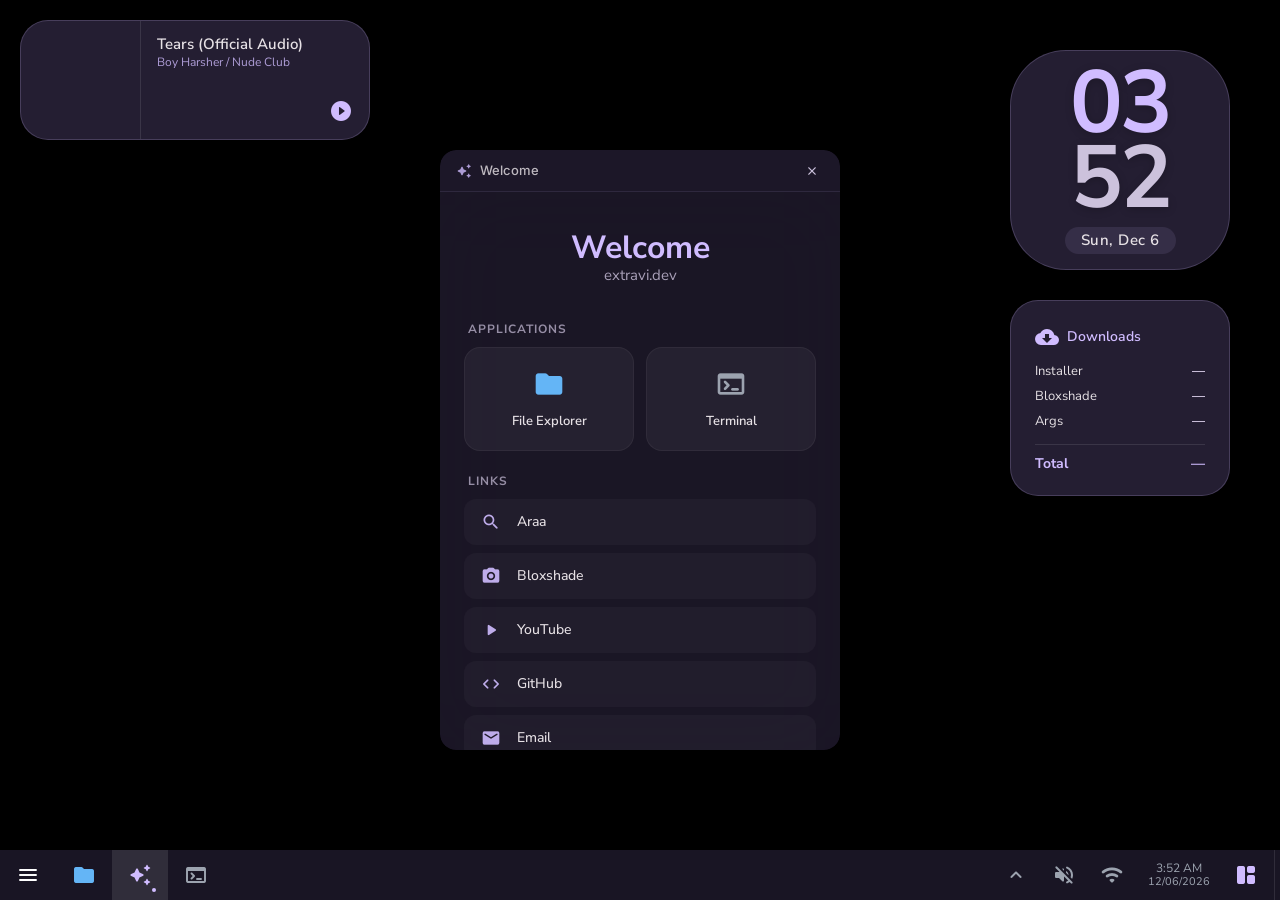
==== commit ee5219fb: "Add files via upload" ====
--- a/index.html
+++ b/index.html
@@ -1,165 +1,362 @@
-<!DOCTYPE html>
-<html lang="en">
-
-<head>
-    <link rel="icon" href="/icon.png">
-    <meta charset="UTF-8">
-    <meta http-equiv="X-UA-Compatible" content="IE=edge">
-    <meta name="viewport" content="width=device-width, initial-scale=1.0">
-    <title>ROBLOX Shaders - ReShade For Roblox</title>
-    <meta name="description"
-        content="Roblox shaders are mods that improve the game's visual appeal. Users may play the game while still enjoying high-quality graphics thanks to them.">
-    <meta content="ROBLOX Shaders - ReShade For Roblox" property="og:title">
-    <meta content="ReShade For Roblox" property="og:description">
-    <meta content="/" property="og:url">
-    <meta content="/cta/cat-kitty.gif" property="og:image">
-    <meta content="#5885F4" data-react-helmet="true" name="theme-color">
-    <link
-        href="https://fonts.googleapis.com/css?family=Material+Icons|Material+Icons+Outlined|Material+Icons+Two+Tone|Material+Icons+Round|Material+Icons+Sharp"
-        rel="stylesheet">
-    <link rel="stylesheet" href="./style.css">
-</head>
-
-<div class="spacer"></div>
-
-<div class="wrapper">
-    <div class="navbar">
-        <div class="logo">
-            <a href="#">Extravi</a>
-        </div>
-        <ul class="menu">
-            <a href="https://github.com/Extravi/Installer/releases" class="mobile" target="_blank">Changelog</a>
-            <a href="https://discord.gg/knHUTvMYk9" target="_blank">Discord</a>
-            <a href="https://www.youtube.com/c/Extravi" target="_blank">YouTube</a>
-            <a href="https://github.com/Extravi" target="_blank">GitHub</a>
-        </ul>
-    </div>
-</div>
-
-<body>
-    <main>
-        <header class="bg-image">
-            <div class="container">
-                <h1>Extravi's ReShade-Preset</h1>
-                <h2>ReShade For Roblox - 🏳️‍🌈</h2>
-                <a href="https://github.com/Extravi/Installer/releases/download/v4.2.0/Extravi-ReShade-Preset.zip"
-                    class="btn btn-transparent">Download</a>
-            </div>
-        </header>
-
-        <section class="">
-            <div class="container">
-                <div class="col-3 text--center">
-                    <img src="/screenshot_description.jpg" alt="jpg" class="details-img--ball " />
-                </div>
-                <div class="col-7 details">
-                    <h3>How does it work?</h3>
-                    <p>ReShade. You might wonder what ReShade is. Crosire created ReShade, a general-purpose
-                        post-processing injector for video games and other software. Visit https://reshade.me/ for more
-                        information.</p>
-                </div>
-            </div>
-        </section>
-
-        <section class="section--primary">
-            <div class="container">
-                <div class="col-3 features">
-                    <i class="material-icons-round">bolt</i>
-                    <p>
-                        Available On Windows 7+
-                    </p>
-                </div>
-                <div class="col-3 features">
-                    <i class="material-icons-round">forum</i>
-                    <p>
-                        Great Community
-                    </p>
-                </div>
-                <div class="col-3 features">
-                    <i class="material-icons-round">favorite</i>
-                    <p>
-                        Open Source
-                    </p>
-                </div>
-            </div>
-        </section>
-
-        <section class="text--center">
-            <div class="container">
-                <h3>How to install :)</h3>
-                <iframe width="560" height="315" src="https://www.youtube-nocookie.com/embed/Bll-jQrn2Ts"
-                    title="YouTube video player" frameborder="0"
-                    allow="accelerometer; autoplay; clipboard-write; encrypted-media; gyroscope; picture-in-picture"
-                    allowfullscreen></iframe>
-            </div>
-        </section>
-
-        <section class="section--primary--light text--center">
-            <div class="container">
-                <h3>GitHub repositories used to make this possible 😊</h3>
-                <a href="https://github.com/martymcmodding/qUINT/tree/master/Shaders" target="_blank">
-                    <img alt="svg" class="github" align="center"
-                        src="https://github-readme-stats.vercel.app/api/pin/?username=martymcmodding&repo=qUINT&theme=dark" />
-                </a>
-                <a href="https://github.com/BlueSkyDefender/AstrayFX" target="_blank">
-                    <img alt="svg" class="github" align="center"
-                        src="https://github-readme-stats.vercel.app/api/pin/?username=BlueSkyDefender&repo=AstrayFX&theme=dark" />
-                </a>
-                <a href="https://github.com/prod80/prod80-ReShade-Repository" target="_blank">
-                    <img alt="svg" class="github" align="center"
-                        src="https://github-readme-stats.vercel.app/api/pin/?username=prod80&repo=prod80-ReShade-Repository&theme=dark" />
-                </a>
-                <a href="https://github.com/BlueSkyDefender/Depth3D" target="_blank">
-                    <img alt="svg" class="github" align="center"
-                        src="https://github-readme-stats.vercel.app/api/pin/?username=BlueSkyDefender&repo=Depth3D&theme=dark" />
-                </a>
-            </div>
-        </section>
-
-        <section class="section--primary--alt bg-image bg-image-2">
-            <div class="container text--center">
-                <h3>Credits!</h3>
-                <div class="col-5 text--left">
-                    <ul>
-                        <li>Marty McFly | Pascal for the qUINT Shaders</li>
-                        <li>
-                            crosire for the reshade-shaders</li>
-                        <li>
-                            prod80 for the prod80-ReShade-Repository</li>
-                        <li>Extravi for the Presets</li>
-                        <li>sitiom for the setup file</li>
-                    </ul>
-                </div>
-                <div class="col-5 text--left">
-                    <ul>
-                        <li>crosire for the post-processing injector: https://reshade.me/</li>
-                        <li>BlueSkyDefender for Depth3D and AstrayFX</li>
-                        <li>axstin for rbxfpsunlocker</li>
-                    </ul>
-                </div>
-            </div>
-        </section>
-
-        <section class="text--center">
-            <div class="container">
-                <h3>If you're interested in checking out the source code, you can check it out at GitHub.</h3>
-                <a href="https://github.com/Extravi" target="_blank" class="btn">̿̿ ̿̿ ̿̿ ̿'̿'\̵͇̿̿\з= ( ▀ ͜͞ʖ▀)
-                    =ε/̵͇̿̿/’̿’̿ ̿ ̿̿ ̿̿
-                    ̿̿</a>
-            </div>
-        </section>
-
-        <footer>
-            <div class="container">
-                <ul>
-                    <li><a href="https://discord.gg/FHwjM6mPzR" target="_blank">Discord</a></li>
-                    <li><a href="https://www.youtube.com/c/Extravi" target="_blank">YouTube</a></li>
-                    <li><a href="https://github.com/Extravi" target="_blank">GitHub</a></li>
-                </ul>
-                <p>&copy; 2022 Extravi. All rights reserved. 🍉</p>
-            </div>
-        </footer>
-    </main>
-</body>
-
-</html>
+<!DOCTYPE html>
+<html lang="en">
+
+<head>
+    <!-- metadata & imports -->
+    <link rel="icon" type="image/x-icon" href="/favicon.ico">
+    <meta charset="UTF-8">
+    <meta http-equiv="X-UA-Compatible" content="IE=edge">
+    <meta name="viewport" content="width=device-width, initial-scale=1.0">
+    <title>Extravi - Open Source</title>
+    <meta name="description" content="A personal website for me and my projects.">
+    <meta content="Extravi - Open Source" property="og:title">
+    <meta content="A personal website for me and my projects." property="og:description">
+    <meta content="/" property="og:url">
+    <meta content="#d0bcff" data-react-helmet="true" name="theme-color">
+    <link rel="stylesheet" href="./src/css/reset.css">
+    <link rel="stylesheet" href="./src/css/style.css">
+    <link
+        href="https://fonts.googleapis.com/css?family=Material+Icons|Material+Icons+Outlined|Material+Icons+Two+Tone|Material+Icons+Round|Material+Icons+Sharp"
+        rel="stylesheet">
+    <script src="./src/js/script.js"></script>
+    <script src="./src/js/terminal.js"></script>
+</head>
+
+<body>
+    <!-- loading screen -->
+    <div id="loading-screen">
+        <div class="spinner"></div>
+    </div>
+    <!-- taskbar -->
+    <div class="taskbar">
+        <div class="menu-container">
+            <button class="menu-button material-icons-round" id="btn-start" title="Start">menu</button>
+            <button class="menu-button material-icons-round" id="btn-explorer" title="File Explorer">folder</button>
+            <button class="menu-button material-icons-round" id="btn-welcome" title="Welcome">auto_awesome</button>
+            <button class="menu-button material-icons-round" id="btn-terminal" title="Terminal">terminal</button>
+        </div>
+        <div class="tray-container">
+            <button class="tray-button material-icons-round" id="btn-tray"
+                title="Show Hidden Icons">expand_less</button>
+            <button class="tray-button material-icons-round" id="btn-volume" title="Volume Muted">volume_off</button>
+            <button class="tray-button material-icons-round" id="btn-network" title="Network">wifi</button>
+            <div class="tray-button" id="clock-tray">
+                <div id="clock-display">
+                    <div id="time"></div>
+                    <div id="date"></div>
+                </div>
+            </div>
+            <button class="tray-button material-icons-round" id="btn-dashboard"
+                title="Notifications">space_dashboard</button>
+            <div class="show-desktop-strip" id="btn-show-desktop"></div>
+        </div>
+    </div>
+    <main>
+
+        <!-- start menu -->
+        <div id="start-menu" class="floating-menu start-menu" style="display: none;">
+            <div class="start-search">
+                <span class="material-icons-round">search</span>
+                <input type="text" placeholder="Type here to search...">
+            </div>
+            <div class="start-pinned">
+                <div class="pinned-title">Applications</div>
+                <div class="pinned-grid">
+                    <button class="pinned-item" id="start-explorer">
+                        <span class="material-icons-round" style="color: #64b5f6;">folder</span>
+                        <span>File Explorer</span>
+                    </button>
+                    <button class="pinned-item" id="start-terminal">
+                        <span class="material-icons-round" style="color: #9ca3af;">terminal</span>
+                        <span>Terminal</span>
+                    </button>
+                    <button class="pinned-item" id="start-welcome">
+                        <span class="material-icons-round" style="color: #d0bcff;">auto_awesome</span>
+                        <span>Welcome</span>
+                    </button>
+                </div>
+            </div>
+            <div class="start-header">
+                <div class="user-profile">
+                    <div class="user-avatar material-icons-round">account_circle</div>
+                    <div class="user-info">
+                        <span class="username">Dante</span>
+                    </div>
+                </div>
+                <button class="power-btn material-icons-round" title="Power">power_settings_new</button>
+            </div>
+        </div>
+
+        <div id="notification-center" class="floating-menu notification-center" style="display: none;">
+            <div class="notif-header">
+                <span>Notifications</span>
+                <span class="clear-all">Clear all</span>
+            </div>
+            <div class="notif-content">
+                <div class="empty-state">
+                    <span class="material-icons-round">notifications_off</span>
+                    <span>No new notifications</span>
+                </div>
+            </div>
+        </div>
+
+        <!-- desktop widgets -->
+        <div id="clock-widget" class="material-widget clock-widget">
+            <div class="clock-display-stacked">
+                <div id="widget-hours">10</div>
+                <div id="widget-minutes">30</div>
+            </div>
+            <div id="widget-date">Tue, Feb 3</div>
+        </div>
+        <div id="downloads-widget" class="material-widget downloads-widget">
+            <div class="widget-header">
+                <span class="material-icons-round">cloud_download</span>
+                <span>Downloads</span>
+            </div>
+            <div class="downloads-list">
+                <div class="download-item">
+                    <span>Installer</span>
+                    <span id="dl-installer">-</span>
+                </div>
+                <div class="download-item">
+                    <span>Bloxshade</span>
+                    <span id="dl-bloxshade">-</span>
+                </div>
+                <div class="download-item">
+                    <span>Args</span>
+                    <span id="dl-args">-</span>
+                </div>
+            </div>
+            <div class="downloads-total">
+                <span>Total</span>
+                <span id="dl-total">-</span>
+            </div>
+        </div>
+
+        <div id="music-widget" class="material-widget music-widget">
+            <div class="music-art"></div>
+            <div class="music-info-container">
+                <div class="music-text">
+                    <span class="music-title">Tears (Official Audio)</span>
+                    <span class="music-artist">Boy Harsher / Nude Club</span>
+                </div>
+                <div class="music-controls">
+                    <span class="material-icons-round play-icon">play_circle_filled</span>
+                </div>
+            </div>
+        </div>
+
+        <div id="snap-preview-left" class="snap-preview left"></div>
+        <div id="snap-preview-right" class="snap-preview right"></div>
+        <div id="snap-preview-top" class="snap-preview top"></div>
+
+        <!-- windows -->
+        <div id="welcome-window" class="terminal-window" style="display: none;">
+            <div class="terminal-header" id="welcome-header">
+                <div class="terminal-title">
+                    <span class="material-icons-round">auto_awesome</span>
+                    <span>Welcome</span>
+                </div>
+                <div class="window-controls">
+                    <button class="control-btn close" id="welcome-close" title="Close"><span
+                            class="material-icons-round">close</span></button>
+                </div>
+            </div>
+            <div class="welcome-content">
+                <div class="welcome-hero">
+                    <h1>Welcome</h1>
+                    <p>extravi.dev</p>
+                </div>
+
+                <div class="welcome-section">
+                    <h2>Applications</h2>
+                    <div class="welcome-grid">
+                        <button id="welcome-app-explorer" class="welcome-card">
+                            <span class="material-icons-round" style="color: #64b5f6;">folder</span>
+                            <span>File Explorer</span>
+                        </button>
+                        <button id="welcome-app-terminal" class="welcome-card">
+                            <span class="material-icons-round" style="color: #9ca3af;">terminal</span>
+                            <span>Terminal</span>
+                        </button>
+                    </div>
+                </div>
+
+                <div class="welcome-section">
+                    <h2>Links</h2>
+                    <div class="welcome-list">
+                        <a href="https://github.com/Extravi/araa-search" target="_blank" class="welcome-link">
+                            <span class="material-icons-round">search</span>
+                            <span>Araa</span>
+                        </a>
+                        <a href="https://bloxshade.com/" target="_blank" class="welcome-link">
+                            <span class="material-icons-round">camera_alt</span>
+                            <span>Bloxshade</span>
+                        </a>
+                        <a href="https://www.youtube.com/c/Extravi" target="_blank" class="welcome-link">
+                            <span class="material-icons-round">play_arrow</span>
+                            <span>YouTube</span>
+                        </a>
+                        <a href="https://github.com/Extravi" target="_blank" class="welcome-link">
+                            <span class="material-icons-round">code</span>
+                            <span>GitHub</span>
+                        </a>
+                        <a href="mailto:dante@extravi.dev" class="welcome-link">
+                            <span class="material-icons-round">email</span>
+                            <span>Email</span>
+                        </a>
+                        <a href="https://extravi.dev/extravi.github.io.legacy/" target="_blank" class="welcome-link">
+                            <span class="material-icons-round">history</span>
+                            <span>Legacy Website</span>
+                        </a>
+                    </div>
+                </div>
+            </div>
+
+            <div class="resizer top-left"></div>
+            <div class="resizer top-right"></div>
+            <div class="resizer bottom-left"></div>
+            <div class="resizer bottom-right"></div>
+            <div class="resizer top"></div>
+            <div class="resizer right"></div>
+            <div class="resizer bottom"></div>
+            <div class="resizer left"></div>
+        </div>
+
+        <div id="terminal-window" class="terminal-window terminal-minimized" style="display: none;">
+            <div class="terminal-header" id="terminal-header">
+                <div class="terminal-title">
+                    <span class="material-icons-round">terminal</span>
+                    <span>dante@extravi.dev:~</span>
+                </div>
+                <div class="window-controls">
+                    <button class="control-btn minimize" id="term-min" title="Minimize"><span
+                            class="material-icons-round">remove</span></button>
+                    <button class="control-btn maximize" id="term-max" title="Maximize"><span
+                            class="material-icons-round">check_box_outline_blank</span></button>
+                    <button class="control-btn close" id="term-close" title="Close"><span
+                            class="material-icons-round">close</span></button>
+                </div>
+            </div>
+            <div class="terminal-content">
+                <div class="input-line">
+                    <span class="prompt">dante@extravi.dev:~$</span>
+                    <input type="text" class="cmd-input" autofocus spellcheck="false">
+                </div>
+            </div>
+
+            <div class="resizer top-left"></div>
+            <div class="resizer top-right"></div>
+            <div class="resizer bottom-left"></div>
+            <div class="resizer bottom-right"></div>
+            <div class="resizer top"></div>
+            <div class="resizer right"></div>
+            <div class="resizer bottom"></div>
+            <div class="resizer left"></div>
+        </div>
+
+        <div id="explorer-window" class="terminal-window terminal-minimized" style="display: none;">
+            <div class="terminal-header" id="explorer-header">
+                <div class="terminal-title">
+                    <span class="material-icons-round">folder</span>
+                    <span>File Explorer</span>
+                </div>
+
+                <div class="address-bar">
+                    <span class="material-icons-round">home</span>
+                    <span class="separator">/</span>
+                    <span>Home</span>
+                    <span class="separator">/</span>
+                    <span>GitHub</span>
+                </div>
+                <div class="window-controls">
+                    <button class="control-btn minimize" id="exp-min" title="Minimize"><span
+                            class="material-icons-round">remove</span></button>
+                    <button class="control-btn maximize" id="exp-max" title="Maximize"><span
+                            class="material-icons-round">check_box_outline_blank</span></button>
+                    <button class="control-btn close" id="exp-close" title="Close"><span
+                            class="material-icons-round">close</span></button>
+                </div>
+            </div>
+
+            <div class="explorer-body">
+
+                <div class="explorer-sidebar">
+                    <div class="sidebar-group">
+                        <div class="sidebar-title">Places</div>
+                        <div class="sidebar-item">
+                            <span class="material-icons-round" style="color: #64b5f6;">home</span>
+                            <span>Home</span>
+                        </div>
+                        <div class="sidebar-item">
+                            <span class="material-icons-round" style="color: #ba68c8;">desktop_windows</span>
+                            <span>Desktop</span>
+                        </div>
+                        <div class="sidebar-item active">
+                            <span class="material-icons-round" style="color: #81c784;">code</span>
+                            <span>GitHub</span>
+                        </div>
+                        <div class="sidebar-item">
+                            <span class="material-icons-round" style="color: #ffb74d;">folder</span>
+                            <span>Documents</span>
+                        </div>
+                        <div class="sidebar-item">
+                            <span class="material-icons-round" style="color: #4dd0e1;">download</span>
+                            <span>Downloads</span>
+                        </div>
+                        <div class="sidebar-item">
+                            <span class="material-icons-round" style="color: #f06292;">image</span>
+                            <span>Pictures</span>
+                        </div>
+                    </div>
+                    <div class="sidebar-group">
+                        <div class="sidebar-title">Devices</div>
+                        <div class="sidebar-item">
+                            <span class="material-icons-round" style="color: #e0e0e0;">dns</span>
+                            <span>File System</span>
+                        </div>
+                        <div class="sidebar-item">
+                            <span class="material-icons-round" style="color: #90a4ae;">settings_ethernet</span>
+                            <span>Network</span>
+                        </div>
+                    </div>
+                </div>
+
+                <div class="explorer-content">
+                    <div class="explorer-toolbar">
+                        <div class="search-container">
+                            <span class="material-icons-round">search</span>
+                            <input type="text" placeholder="Search repositories..." id="repo-search">
+                        </div>
+                        <div class="view-options">
+                            <span class="material-icons-round" title="Grid View">grid_view</span>
+                            <span class="material-icons-round" title="List View" style="opacity: 0.5;">view_list</span>
+                        </div>
+                    </div>
+                    <div id="repo-list" class="repo-grid">
+                        <div class="loading-container">
+                            <div class="spinner"></div>
+                            <div class="loading-text">Fetching repositories...</div>
+                        </div>
+                    </div>
+                </div>
+            </div>
+
+            <div class="explorer-footer">
+                <span id="repo-count">0 items</span>
+                <span id="repo-status">All repositories fetched</span>
+            </div>
+
+            <div class="resizer top-left"></div>
+            <div class="resizer top-right"></div>
+            <div class="resizer bottom-left"></div>
+            <div class="resizer bottom-right"></div>
+            <div class="resizer top"></div>
+            <div class="resizer right"></div>
+            <div class="resizer bottom"></div>
+            <div class="resizer left"></div>
+        </div>
+    </main>
+</body>
+
+</html>
--- a/src/css/style.css
+++ b/src/css/style.css
@@ -0,0 +1,1674 @@
+@charset "UTF-8";
+/* fonts */
+@import url('https://fonts.googleapis.com/css2?family=Caveat:wght@700&family=Inter:wght@400;700&family=Lato:wght@100;400&family=Nunito+Sans:opsz,wght@6..12,300;6..12,400;6..12,600;6..12,700&display=swap');
+
+/* global setup */
+html {
+    background-color: black;
+    background-image: url('../images/marek-piwnicki-ktllNfb9cBs-unsplash.jpg');
+    background-position: center;
+    background-repeat: no-repeat;
+    background-size: cover;
+    background-attachment: fixed;
+    min-height: 100vh;
+    font-family: "Nunito Sans", Arial, Helvetica, sans-serif;
+    font-size: 16px;
+    scroll-behavior: smooth;
+}
+
+body {
+    margin: 0;
+    scroll-behavior: smooth;
+    overflow: hidden;
+
+    user-select: none;
+    -webkit-user-select: none;
+}
+
+input,
+textarea {
+    user-select: text;
+    -webkit-user-select: text;
+}
+
+* {
+    box-sizing: border-box;
+    margin: 0;
+    padding: 0;
+}
+
+
+::selection {
+    background-color: rgba(208, 188, 255, 0.3);
+    color: #e6e1e5;
+}
+
+:root {
+    color-scheme: dark;
+}
+
+/* taskbar */
+.taskbar {
+    width: 100%;
+    height: 50px;
+    position: fixed;
+    bottom: 0;
+    left: 0;
+    z-index: 10000;
+    background: rgba(30, 25, 43, 0.85);
+    -webkit-backdrop-filter: blur(40px);
+    backdrop-filter: blur(40px);
+    border-top: none;
+    display: flex;
+    align-items: center;
+    padding: 0;
+}
+
+.menu-container {
+    height: 100%;
+    display: flex;
+}
+
+.menu-button {
+    height: 100%;
+    width: 56px;
+    border: none;
+    background: transparent;
+    color: #9ca3af;
+    cursor: default;
+    display: flex;
+    align-items: center;
+    justify-content: center;
+    position: relative;
+    overflow: hidden;
+    transition: color 0.2s ease-in-out;
+}
+
+.menu-button::before {
+    content: "";
+    position: absolute;
+    top: 0;
+    bottom: 0;
+    left: 0;
+    right: 0;
+    background-color: rgba(255, 255, 255, 0.12);
+    opacity: 0;
+    transition: opacity 0.2s ease-in-out;
+    z-index: -1;
+}
+
+.menu-button:hover::before {
+    opacity: 1;
+}
+
+
+#btn-explorer {
+    color: #64b5f6;
+}
+
+#btn-terminal {
+    color: #9ca3af;
+}
+
+#btn-welcome {
+    color: #d0bcff;
+}
+
+#btn-start {
+    color: #fff;
+}
+
+#btn-dashboard {
+    color: #d0bcff;
+}
+
+.menu-button:hover {
+    color: #fff !important;
+}
+
+.tray-button:hover {
+    color: #fff !important;
+}
+
+.tray-container {
+    height: 100%;
+    display: flex;
+    margin-left: auto;
+}
+
+.tray-button {
+    height: 100%;
+    width: auto;
+    padding: 0 12px;
+    border: none;
+    background: transparent;
+    color: #9ca3af;
+    cursor: default;
+    display: flex;
+    align-items: center;
+    justify-content: center;
+    position: relative;
+    overflow: hidden;
+    transition: color 0.2s ease-in-out;
+}
+
+.tray-button::before {
+    content: "";
+    position: absolute;
+    top: 0;
+    bottom: 0;
+    left: 0;
+    right: 0;
+    background-color: rgba(255, 255, 255, 0.12);
+    opacity: 0;
+    transition: opacity 0.2s ease-in-out;
+    z-index: -1;
+}
+
+.tray-button:hover::before {
+    opacity: 1;
+}
+
+.tray-button:hover {
+    color: #d1d5db;
+}
+
+#clock-display {
+    display: flex;
+    flex-direction: column;
+    align-items: center;
+    justify-content: center;
+}
+
+#time {
+    font-size: 12px;
+    line-height: 1.1;
+}
+
+#date {
+    font-size: 11px;
+    line-height: 1.1;
+}
+
+/* widgets */
+.material-widget {
+    position: absolute;
+    background-color: rgba(56, 46, 78, 0.65);
+    backdrop-filter: blur(30px);
+    -webkit-backdrop-filter: blur(30px);
+    border-radius: 28px;
+    display: flex;
+    flex-direction: column;
+    justify-content: center;
+    align-items: center;
+    cursor: grab;
+    user-select: none;
+    border: 1px solid rgba(208, 188, 255, 0.2);
+    box-shadow: 0 4px 30px rgba(0, 0, 0, 0.3);
+    z-index: 50;
+    color: #e6e1e5;
+    transition: background-color 0.3s ease;
+}
+
+.material-widget:hover {
+    background-color: rgba(56, 46, 78, 0.75);
+}
+
+.material-widget:active {
+    cursor: grabbing;
+    background-color: rgba(56, 46, 78, 0.85);
+    transform: scale(0.98);
+}
+
+.clock-widget {
+    top: 50px;
+    right: 50px;
+    width: 220px;
+    height: 220px;
+    border-radius: 56px;
+}
+
+.downloads-widget {
+    top: 300px;
+    right: 50px;
+    width: 220px;
+    padding: 24px;
+    align-items: stretch;
+}
+
+.widget-header {
+    display: flex;
+    align-items: center;
+    gap: 8px;
+    margin-bottom: 16px;
+    font-size: 14px;
+    font-weight: 600;
+    color: #d0bcff;
+}
+
+.downloads-list {
+    display: flex;
+    flex-direction: column;
+    gap: 12px;
+    margin-bottom: 16px;
+}
+
+.download-item {
+    display: flex;
+    justify-content: space-between;
+    font-size: 13px;
+    color: #e6e1e5;
+}
+
+.download-item span:last-child {
+    font-weight: 700;
+    color: #ccc2dc;
+}
+
+.downloads-total {
+    border-top: 1px solid rgba(255, 255, 255, 0.1);
+    padding-top: 12px;
+    display: flex;
+    justify-content: space-between;
+    font-size: 14px;
+    font-weight: 700;
+    color: #d0bcff;
+}
+
+.menu-button.active {
+    color: #fff;
+    background-color: rgba(255, 255, 255, 0.1);
+    position: relative;
+}
+
+.menu-button.active::after {
+    content: '';
+    position: absolute;
+    bottom: 8px;
+    width: 4px;
+    height: 4px;
+    background-color: #d0bcff;
+    border-radius: 50%;
+}
+
+/* snap preview */
+.snap-preview {
+    position: fixed;
+    background-color: rgba(208, 188, 255, 0.15);
+    backdrop-filter: blur(20px);
+    border: 2px dashed rgba(208, 188, 255, 0.4);
+    border-radius: 16px;
+    z-index: 90;
+
+    pointer-events: none;
+    opacity: 0;
+    transition: opacity 0.2s ease;
+    display: none;
+
+}
+
+.snap-preview.visible {
+    opacity: 1;
+    display: block;
+}
+
+.snap-preview.left {
+    top: 10px;
+    left: 10px;
+    bottom: 60px;
+
+    width: calc(50% - 15px);
+}
+
+.snap-preview.right {
+    top: 10px;
+    right: 10px;
+    bottom: 60px;
+    width: calc(50% - 15px);
+}
+
+.snap-preview.top {
+    top: 10px;
+    left: 10px;
+    right: 10px;
+    bottom: 60px;
+}
+
+/* window styles */
+.terminal-window {
+    position: absolute;
+    top: 100px;
+    left: 100px;
+    width: 600px;
+    height: 400px;
+    background-color: rgba(15, 12, 23, 0.6);
+    border-radius: 16px;
+    display: flex;
+    flex-direction: column;
+    box-shadow: 0 10px 40px rgba(0, 0, 0, 0.5);
+    z-index: 100;
+
+    transition: width 0.3s cubic-bezier(0.2, 0.8, 0.2, 1),
+        height 0.3s cubic-bezier(0.2, 0.8, 0.2, 1),
+        opacity 0.2s ease,
+        transform 0.2s ease,
+        top 0.3s cubic-bezier(0.2, 0.8, 0.2, 1),
+        left 0.3s cubic-bezier(0.2, 0.8, 0.2, 1);
+}
+
+.terminal-window.is-dragging {
+    transition: none;
+
+}
+
+.terminal-window {
+    overflow: hidden;
+}
+
+#explorer-window {
+    width: min(960px, calc(100vw - 80px));
+    height: min(580px, calc(100vh - 120px));
+}
+
+.terminal-window.is-dragging .terminal-content {
+    background-color: rgba(30, 25, 43, 0.98);
+
+}
+
+.terminal-window.is-dragging .explorer-body {
+    background-color: rgba(30, 25, 43, 0.98);
+}
+
+.terminal-window.is-dragging .welcome-content {
+    background-color: rgba(30, 25, 43, 0.98);
+}
+
+.terminal-header {
+    height: 42px;
+    background-color: rgba(30, 25, 43, 0.95);
+    backdrop-filter: blur(40px);
+    -webkit-backdrop-filter: blur(40px);
+    border-bottom: 1px solid rgba(208, 188, 255, 0.1);
+    display: flex;
+    align-items: center;
+    justify-content: space-between;
+    padding: 0 16px;
+    cursor: default;
+    border-top-left-radius: 16px;
+    border-top-right-radius: 16px;
+}
+
+.terminal-content {
+    flex: 1;
+    padding: 12px;
+    font-family: 'Consolas', 'Monaco', monospace;
+    font-size: 14px;
+    color: #e6e1e5;
+    overflow-y: auto;
+    cursor: text;
+
+    background-color: rgba(30, 25, 43, 0.85);
+    backdrop-filter: blur(40px);
+    -webkit-backdrop-filter: blur(40px);
+    border-bottom-left-radius: 16px;
+    border-bottom-right-radius: 16px;
+    border: 1px solid rgba(208, 188, 255, 0.1);
+    border-top: none;
+    transition: background-color 0.2s ease;
+}
+
+.terminal-maximized {
+    top: 0 !important;
+    left: 0 !important;
+    width: 100% !important;
+    height: calc(100vh - 50px) !important;
+
+    border-radius: 0 !important;
+}
+
+.terminal-maximized .terminal-header,
+.terminal-maximized .terminal-content {
+    border-radius: 0 !important;
+}
+
+.resizer {
+    position: absolute;
+    z-index: 110;
+}
+
+.resizer.top-left {
+    top: -5px;
+    left: -5px;
+    width: 15px;
+    height: 15px;
+    cursor: nwse-resize;
+}
+
+.resizer.top-right {
+    top: -5px;
+    right: -5px;
+    width: 15px;
+    height: 15px;
+    cursor: nesw-resize;
+}
+
+.resizer.bottom-left {
+    bottom: -5px;
+    left: -5px;
+    width: 15px;
+    height: 15px;
+    cursor: nesw-resize;
+}
+
+.resizer.bottom-right {
+    bottom: -5px;
+    right: -5px;
+    width: 15px;
+    height: 15px;
+    cursor: nwse-resize;
+}
+
+.resizer.top {
+    top: -5px;
+    left: 10px;
+    right: 10px;
+    height: 10px;
+    cursor: ns-resize;
+}
+
+.resizer.bottom {
+    bottom: -5px;
+    left: 10px;
+    right: 10px;
+    height: 10px;
+    cursor: ns-resize;
+}
+
+.resizer.left {
+    top: 10px;
+    bottom: 10px;
+    left: -5px;
+    width: 10px;
+    cursor: ew-resize;
+}
+
+.resizer.right {
+    top: 10px;
+    bottom: 10px;
+    right: -5px;
+    width: 10px;
+    cursor: ew-resize;
+}
+
+
+.terminal-maximized .resizer {
+    display: none;
+}
+
+/* file explorer */
+.explorer-body {
+    display: flex;
+    flex: 1;
+    overflow: hidden;
+    position: relative;
+    border-radius: 0;
+    background-color: rgba(30, 25, 43, 0.85);
+    backdrop-filter: blur(40px);
+    -webkit-backdrop-filter: blur(40px);
+    transition: background-color 0.2s ease;
+}
+
+.terminal-maximized .explorer-body {
+    border-radius: 0;
+}
+
+.explorer-sidebar {
+    width: 200px;
+    background-color: rgba(0, 0, 0, 0.2);
+    border-right: 1px solid rgba(255, 255, 255, 0.05);
+    padding: 16px 10px;
+    display: flex;
+    flex-direction: column;
+    gap: 20px;
+    flex-shrink: 0;
+}
+
+.sidebar-title {
+    font-size: 11px;
+    font-weight: 700;
+    color: #ccc2dc;
+    text-transform: uppercase;
+    margin-bottom: 8px;
+    padding-left: 8px;
+    opacity: 0.7;
+}
+
+.sidebar-item {
+    display: flex;
+    align-items: center;
+    gap: 12px;
+    padding: 8px 12px;
+    border-radius: 8px;
+    color: #e6e1e5;
+    font-size: 13px;
+    cursor: pointer;
+    transition: background-color 0.2s;
+}
+
+.sidebar-item:hover {
+    background-color: rgba(255, 255, 255, 0.05);
+}
+
+.sidebar-item.active {
+    background-color: rgba(208, 188, 255, 0.15);
+    color: #d0bcff;
+    font-weight: 600;
+}
+
+.sidebar-item .material-icons-round {
+    font-size: 18px;
+}
+
+.explorer-content {
+    flex: 1;
+    display: flex;
+    flex-direction: column;
+    font-family: 'Inter', sans-serif !important;
+    padding: 0 !important;
+
+    background: transparent !important;
+    backdrop-filter: none !important;
+    border: none !important;
+}
+
+.address-bar {
+    flex: 1;
+    margin: 0 20px;
+    background-color: rgba(0, 0, 0, 0.2);
+    border-radius: 6px;
+    padding: 4px 12px;
+    display: flex;
+    align-items: center;
+    font-size: 12px;
+    color: #ccc2dc;
+    border: 1px solid rgba(255, 255, 255, 0.05);
+}
+
+.address-bar .material-icons-round {
+    font-size: 14px;
+    margin-right: 8px;
+    color: #e6e1e5;
+}
+
+.address-bar .separator {
+    margin: 0 8px;
+    opacity: 0.5;
+}
+
+
+.explorer-toolbar {
+    height: 50px;
+    display: flex;
+    align-items: center;
+    justify-content: space-between;
+    padding: 0 20px;
+    border-bottom: 1px solid rgba(255, 255, 255, 0.05);
+}
+
+.search-container {
+    display: flex;
+    align-items: center;
+    background-color: rgba(255, 255, 255, 0.05);
+    border: 1px solid rgba(255, 255, 255, 0.1);
+    border-radius: 20px;
+    padding: 6px 12px;
+    width: 250px;
+}
+
+.search-container .material-icons-round {
+    font-size: 18px;
+    color: #ccc2dc;
+    margin-right: 8px;
+}
+
+.search-container input {
+    background: transparent;
+    border: none;
+    outline: none;
+    color: #e6e1e5;
+    font-size: 13px;
+    width: 100%;
+    font-family: 'Inter', sans-serif;
+}
+
+.view-options {
+    display: flex;
+    gap: 12px;
+    color: #d0bcff;
+}
+
+.view-options .material-icons-round {
+    font-size: 20px;
+    cursor: pointer;
+}
+
+.repo-grid {
+    flex: 1;
+    overflow-y: auto;
+    padding: 24px;
+    display: grid;
+    grid-template-columns: repeat(auto-fill, minmax(240px, 1fr));
+    gap: 20px;
+    align-content: start;
+    justify-content: stretch;
+    grid-auto-rows: max-content;
+}
+
+.repo-card {
+    background-color: rgba(30, 30, 46, 0.6);
+
+    border: 1px solid rgba(255, 255, 255, 0.1);
+    border-radius: 16px;
+    padding: 20px;
+    display: flex;
+    flex-direction: column;
+    gap: 12px;
+    transition: all 0.2s;
+    text-decoration: none;
+    color: inherit;
+    cursor: pointer;
+    position: relative;
+    overflow: hidden;
+    min-height: 140px;
+
+    max-width: 360px;
+    width: 100%;
+    height: 100%;
+    box-shadow: 0 4px 6px rgba(0, 0, 0, 0.1);
+}
+
+.repo-card::before {
+    content: '';
+    position: relative;
+    width: 40px;
+    height: 4px;
+    background: linear-gradient(90deg, #d0bcff, #a5b4fc);
+    opacity: 0.8;
+    border-radius: 4px;
+    transition: width 0.3s ease, opacity 0.2s;
+}
+
+.repo-card:hover {
+    background-color: rgba(50, 40, 70, 0.5);
+
+    transform: translateY(-4px);
+    box-shadow: 0 8px 20px rgba(0, 0, 0, 0.3);
+    border-color: rgba(208, 188, 255, 0.5);
+}
+
+.repo-card:hover::before {
+    opacity: 1;
+    width: 60px;
+}
+
+.repo-name {
+    font-weight: 700;
+    font-size: 15px;
+    color: #fff;
+    display: flex;
+    align-items: center;
+    gap: 8px;
+    white-space: nowrap;
+    overflow: hidden;
+    text-overflow: ellipsis;
+    min-height: 24px;
+
+}
+
+.repo-name .material-icons-round {
+    color: #d0bcff;
+}
+
+.repo-desc {
+    font-size: 12px;
+    color: #ccc2dc;
+    line-height: 1.5;
+    flex-grow: 1;
+    overflow: hidden;
+    word-break: break-word;
+}
+
+.repo-stats {
+    display: flex;
+    justify-content: space-between;
+    align-items: center;
+    font-size: 11px;
+    color: #9ca3af;
+    margin-top: auto;
+    border-top: 1px solid rgba(255, 255, 255, 0.05);
+    padding-top: 8px;
+}
+
+.stat-group {
+    display: flex;
+    gap: 10px;
+}
+
+.stat-item {
+    display: flex;
+    align-items: center;
+    gap: 4px;
+}
+
+.stat-item .material-icons-round {
+    font-size: 14px;
+}
+
+.language-dot {
+    width: 8px;
+    height: 8px;
+    border-radius: 50%;
+    display: inline-block;
+}
+
+.loading-container {
+    grid-column: 1 / -1;
+    display: flex;
+    flex-direction: column;
+    align-items: center;
+    justify-content: center;
+    height: 200px;
+    gap: 16px;
+}
+
+.spinner {
+    width: 40px;
+    height: 40px;
+    border: 3px solid rgba(255, 255, 255, 0.1);
+    border-radius: 50%;
+    border-top-color: #d0bcff;
+    animation: spin 1s ease-in-out infinite;
+}
+
+@keyframes spin {
+    to {
+        transform: rotate(360deg);
+    }
+}
+
+.explorer-footer {
+    height: 30px;
+    background-color: #2b213a;
+
+    border-top: 1px solid rgba(255, 255, 255, 0.05);
+    display: flex;
+    align-items: center;
+    justify-content: space-between;
+    padding: 0 16px;
+    font-size: 11px;
+    color: #9ca3af;
+    border-bottom-left-radius: 16px;
+    border-bottom-right-radius: 16px;
+}
+
+.terminal-maximized .explorer-footer {
+    border-radius: 0;
+}
+
+.terminal-title {
+    display: flex;
+    align-items: center;
+    gap: 8px;
+    color: #e6e1e5;
+    font-size: 13px;
+    font-family: 'Inter', sans-serif;
+    font-weight: 500;
+    opacity: 0.8;
+}
+
+.terminal-title .material-icons-round {
+    font-size: 16px;
+    color: #d0bcff;
+}
+
+.window-controls {
+    display: flex;
+    gap: 8px;
+}
+
+.control-btn {
+    width: 24px;
+    height: 24px;
+    border-radius: 50%;
+    border: none;
+    background: transparent;
+    display: flex;
+    align-items: center;
+    justify-content: center;
+    cursor: pointer;
+    transition: background-color 0.2s;
+    color: #ccc2dc;
+}
+
+.control-btn .material-icons-round {
+    font-size: 14px;
+}
+
+.control-btn:hover {
+    background-color: rgba(208, 188, 255, 0.1);
+    color: #ffffff;
+}
+
+.control-btn.close:hover {
+    background-color: rgba(255, 180, 171, 0.2);
+    color: #ffb4ab;
+}
+
+.terminal-content {
+    flex: 1;
+    padding: 12px;
+    font-family: 'Consolas', 'Monaco', monospace;
+    font-size: 14px;
+    color: #e6e1e5;
+    overflow-y: auto;
+    cursor: text;
+}
+
+.terminal-line {
+    margin-bottom: 2px;
+    line-height: 1.4;
+}
+
+.input-line {
+    display: flex;
+    align-items: center;
+}
+
+.prompt {
+    color: #d0bcff;
+
+    margin-right: 8px;
+    font-weight: bold;
+}
+
+.cmd-input {
+    background: transparent;
+    border: none;
+    outline: none;
+    color: #e6e1e5;
+    font-family: 'Consolas', 'Monaco', monospace;
+    font-size: 14px;
+    flex: 1;
+}
+
+.terminal-minimized {
+    transform: scale(0.8);
+    opacity: 0;
+    pointer-events: none;
+}
+
+.terminal-maximized {
+    top: 0 !important;
+    left: 0 !important;
+    width: 100% !important;
+    height: calc(100vh - 50px) !important;
+
+    border-radius: 0;
+}
+
+.clock-display-stacked {
+    display: flex;
+    flex-direction: column;
+    align-items: center;
+    justify-content: center;
+
+    line-height: 0.85;
+    font-family: 'Nunito Sans', sans-serif;
+    font-weight: 700;
+}
+
+#widget-hours,
+#widget-minutes {
+    font-size: 88px;
+    letter-spacing: -3px;
+
+    color: #d0bcff;
+    text-shadow: 0 2px 10px rgba(0, 0, 0, 0.2);
+}
+
+#widget-minutes {
+
+    color: #ccc2dc;
+}
+
+#widget-date {
+    margin-top: 12px;
+    font-size: 15px;
+    font-family: 'Nunito Sans', sans-serif;
+    font-weight: 600;
+    background-color: rgba(208, 188, 255, 0.1);
+    padding: 6px 16px;
+    border-radius: 20px;
+    color: #e6e1e5;
+    letter-spacing: 0.5px;
+}
+
+#welcome-window {
+    width: 400px;
+    height: 600px;
+}
+
+.welcome-content {
+    flex: 1;
+    overflow-y: auto;
+    padding: 24px;
+    background-color: rgba(30, 25, 43, 0.85);
+    backdrop-filter: blur(40px);
+    -webkit-backdrop-filter: blur(40px);
+    border-bottom-left-radius: 16px;
+    border-bottom-right-radius: 16px;
+    color: #e6e1e5;
+    display: flex;
+    flex-direction: column;
+    gap: 24px;
+    transition: background-color 0.2s ease;
+}
+
+.welcome-hero {
+    text-align: center;
+    padding: 16px 0;
+}
+
+.welcome-hero h1 {
+    font-size: 32px;
+    font-weight: 700;
+    color: #d0bcff;
+    margin-bottom: 4px;
+    font-family: 'Unbounded', 'Nunito Sans', sans-serif;
+}
+
+.welcome-hero p {
+    font-size: 15px;
+    color: #ccc2dc;
+    opacity: 0.8;
+}
+
+.welcome-section h2 {
+    font-size: 12px;
+    font-weight: 700;
+    color: #ccc2dc;
+    text-transform: uppercase;
+    margin-bottom: 12px;
+    letter-spacing: 1px;
+    opacity: 0.7;
+    margin-left: 4px;
+}
+
+.welcome-grid {
+    display: grid;
+    grid-template-columns: 1fr 1fr;
+    gap: 12px;
+}
+
+.welcome-card {
+    background-color: rgba(255, 255, 255, 0.05);
+    border: 1px solid rgba(255, 255, 255, 0.05);
+    border-radius: 16px;
+    padding: 20px;
+    display: flex;
+    flex-direction: column;
+    align-items: center;
+    gap: 12px;
+    cursor: pointer;
+    transition: background-color 0.2s, transform 0.1s, border-color 0.2s;
+    color: #e6e1e5;
+    font-family: inherit;
+    text-align: center;
+}
+
+.welcome-card:hover {
+    background-color: rgba(255, 255, 255, 0.1);
+    border-color: rgba(208, 188, 255, 0.3);
+}
+
+.welcome-card:active {
+    transform: scale(0.98);
+}
+
+.welcome-card .material-icons-round {
+    font-size: 32px;
+}
+
+.welcome-card span:last-child {
+    font-size: 13px;
+    font-weight: 600;
+}
+
+.welcome-list {
+    display: flex;
+    flex-direction: column;
+    gap: 8px;
+}
+
+.welcome-link {
+    display: flex;
+    align-items: center;
+    gap: 16px;
+    padding: 12px 16px;
+    background-color: rgba(255, 255, 255, 0.03);
+    border: 1px solid transparent;
+    border-radius: 12px;
+    text-decoration: none;
+    color: #e6e1e5;
+    transition: all 0.2s;
+    font-size: 14px;
+    font-weight: 500;
+}
+
+.welcome-link:hover {
+    background-color: rgba(255, 255, 255, 0.08);
+    border-color: rgba(255, 255, 255, 0.1);
+    transform: translateX(2px);
+}
+
+.welcome-link .material-icons-round {
+    color: #d0bcff;
+    font-size: 20px;
+    opacity: 0.9;
+}
+
+
+.selection-box {
+    position: fixed;
+    border: 1px solid rgba(208, 188, 255, 0.5);
+    background-color: rgba(208, 188, 255, 0.15);
+    border-radius: 4px;
+    pointer-events: none;
+    z-index: 50;
+    display: none;
+    transition: opacity 0.2s ease, background-color 0.2s ease;
+}
+
+.selection-box.visible {
+    display: block;
+    animation: fadeIn 0.1s ease-out;
+}
+
+.selection-box.fading-out {
+    opacity: 0;
+}
+
+@keyframes fadeIn {
+    from {
+        opacity: 0;
+    }
+
+    to {
+        opacity: 1;
+    }
+}
+
+.custom-tooltip {
+    position: fixed;
+    z-index: 10000;
+    background-color: rgba(30, 25, 43, 0.95);
+    color: #e6e1e5;
+    padding: 6px 12px;
+    border-radius: 6px;
+    font-size: 13px;
+    font-weight: 500;
+    pointer-events: none;
+    opacity: 0;
+    transition: opacity 0.15s cubic-bezier(0.2, 0.8, 0.2, 1), transform 0.15s cubic-bezier(0.2, 0.8, 0.2, 1);
+    border: 1px solid rgba(255, 255, 255, 0.1);
+    box-shadow: 0 4px 12px rgba(0, 0, 0, 0.5);
+    white-space: nowrap;
+    transform: translateY(8px) scale(0.95);
+    font-family: 'Nunito Sans', sans-serif;
+}
+
+.custom-tooltip.visible {
+    opacity: 1;
+    transform: translateY(0) scale(1);
+}
+
+.show-desktop-strip {
+    width: 6px;
+    height: 100%;
+    border-left: 1px solid rgba(255, 255, 255, 0.1);
+    cursor: pointer;
+    transition: background-color 0.2s;
+    margin-left: 4px;
+}
+
+.show-desktop-strip:hover {
+    background-color: rgba(255, 255, 255, 0.1);
+}
+
+.show-desktop-strip:active {
+    background-color: rgba(255, 255, 255, 0.2);
+}
+
+.floating-menu {
+    position: fixed;
+    bottom: 50px;
+    background-color: rgba(30, 25, 43, 0.85);
+    backdrop-filter: blur(20px);
+    -webkit-backdrop-filter: blur(20px);
+    border: 1px solid rgba(208, 188, 255, 0.2);
+    border-radius: 16px;
+    box-shadow: 0 10px 40px rgba(0, 0, 0, 0.5);
+    color: #e6e1e5;
+    z-index: 95;
+    display: none;
+    flex-direction: column;
+
+    opacity: 0;
+    transform: translateY(100%);
+    transition: opacity 0.2s ease, transform 0.2s cubic-bezier(0.1, 0.9, 0.2, 1);
+}
+
+.floating-menu.visible {
+    opacity: 1;
+    transform: translateY(0);
+}
+
+.start-menu {
+    left: 0;
+    bottom: 50px;
+    width: 500px;
+    height: 600px;
+    padding: 24px;
+    z-index: 9999;
+    border-bottom: none;
+    border-bottom-left-radius: 0;
+    border-bottom-right-radius: 0;
+    border-top-left-radius: 0;
+    background-color: rgba(30, 25, 43, 0.85);
+    backdrop-filter: blur(40px);
+    -webkit-backdrop-filter: blur(40px);
+    transform-origin: bottom left;
+    display: flex;
+    flex-direction: column;
+}
+
+.start-header {
+    display: flex;
+    justify-content: space-between;
+    align-items: center;
+    margin-top: auto;
+    padding-top: 16px;
+    border-top: 1px solid rgba(255, 255, 255, 0.1);
+}
+
+.user-profile {
+    display: flex;
+    align-items: center;
+    gap: 12px;
+}
+
+.user-avatar {
+    font-size: 48px;
+    color: #d0bcff;
+}
+
+.user-info {
+    display: flex;
+    flex-direction: column;
+}
+
+.username {
+    font-size: 15px;
+    font-weight: 700;
+    color: #e6e1e5;
+}
+
+.user-status {
+    font-size: 12px;
+    color: #ccc2dc;
+    opacity: 0.7;
+}
+
+.power-btn {
+    background: transparent;
+    border: none;
+    color: #e6e1e5;
+    cursor: pointer;
+    padding: 8px;
+    border-radius: 50%;
+    transition: background 0.2s;
+}
+
+.power-btn:hover {
+    background-color: rgba(255, 255, 255, 0.1);
+    color: #ffb4ab;
+}
+
+.start-search {
+    display: flex;
+    align-items: center;
+    background-color: rgba(0, 0, 0, 0.2);
+    border: 1px solid rgba(255, 255, 255, 0.1);
+    border-radius: 20px;
+    padding: 8px 16px;
+    margin-bottom: 24px;
+    gap: 10px;
+}
+
+.start-search .material-icons-round {
+    color: #ccc2dc;
+    font-size: 20px;
+}
+
+.start-search input {
+    background: transparent;
+    border: none;
+    color: #e6e1e5;
+    font-family: inherit;
+    font-size: 14px;
+    outline: none;
+    width: 100%;
+}
+
+.start-pinned {
+    flex: 1;
+    min-height: 0;
+    display: flex;
+    flex-direction: column;
+}
+
+.pinned-title {
+    font-size: 12px;
+    font-weight: 700;
+    color: #ccc2dc;
+    margin-bottom: 12px;
+    margin-left: 8px;
+    opacity: 0.7;
+}
+
+.pinned-grid {
+    display: flex;
+    flex-direction: column;
+    gap: 4px;
+    flex: 1;
+    overflow-y: auto;
+}
+
+.pinned-item {
+    display: flex;
+    flex-direction: row;
+    align-items: center;
+    gap: 16px;
+    background: transparent;
+    border: none;
+    padding: 12px 16px;
+    border-radius: 8px;
+    cursor: pointer;
+    transition: background 0.2s;
+    text-decoration: none;
+    width: 100%;
+}
+
+.pinned-item:hover {
+    background-color: rgba(255, 255, 255, 0.05);
+}
+
+.pinned-item span:first-child {
+    font-size: 24px;
+}
+
+.pinned-item span:last-child {
+    font-size: 14px;
+    color: #e6e1e5;
+    text-align: left;
+    font-family: inherit;
+    font-weight: 500;
+}
+
+.notification-center {
+    right: 0;
+    bottom: 50px;
+    width: 360px;
+    height: calc(100vh - 50px);
+    padding: 20px;
+    z-index: 9999;
+    border-bottom: none;
+    border-bottom-right-radius: 0;
+    border-top-right-radius: 0;
+    background-color: rgba(30, 25, 43, 0.85);
+    backdrop-filter: blur(40px);
+    -webkit-backdrop-filter: blur(40px);
+    transform: translateX(100%);
+    transition: transform 0.3s cubic-bezier(0.1, 0.9, 0.2, 1), opacity 0.3s ease;
+}
+
+.notification-center.visible {
+    opacity: 1;
+    transform: translateX(0);
+}
+
+.notif-header {
+    display: flex;
+    justify-content: space-between;
+    align-items: center;
+    font-size: 14px;
+    font-weight: 700;
+    margin-bottom: 20px;
+    color: #d0bcff;
+}
+
+.clear-all {
+    font-size: 12px;
+    color: #ccc2dc;
+    cursor: pointer;
+    opacity: 0.7;
+}
+
+.clear-all:hover {
+    opacity: 1;
+    text-decoration: underline;
+}
+
+.notif-content {
+    flex: 1;
+    display: flex;
+    align-items: center;
+    justify-content: center;
+}
+
+.empty-state {
+    display: flex;
+    flex-direction: column;
+    align-items: center;
+    gap: 16px;
+    color: #ccc2dc;
+    opacity: 0.5;
+}
+
+.empty-state .material-icons-round {
+    font-size: 48px;
+}
+
+.empty-state span {
+    font-size: 14px;
+}
+
+.history-line {
+    display: flex;
+    align-items: center;
+    margin-bottom: 4px;
+}
+
+.history-line .command-text {
+    color: #e6e1e5;
+}
+
+.output-block {
+    margin-bottom: 8px;
+    white-space: pre-wrap;
+    color: #e6e1e5;
+    line-height: 1.5;
+}
+
+.cmd-help {
+    color: #d0bcff;
+    font-weight: bold;
+}
+
+.dir-name {
+    color: #a8dadc;
+    font-weight: bold;
+}
+
+.file-name {
+    color: #e6e1e5;
+}
+
+.term-msg.error {
+    color: #ffb4ab;
+}
+
+.music-widget {
+    top: 20px;
+    left: 20px;
+    width: 350px;
+    height: 120px;
+    padding: 0;
+    display: flex;
+    flex-direction: row;
+    align-items: stretch;
+    justify-content: flex-start;
+    overflow: hidden;
+    cursor: pointer;
+}
+
+.music-art {
+    width: 120px;
+    height: 100%;
+    background-image: url('https://img.youtube.com/vi/L7Hh8QxRpWY/maxresdefault.jpg');
+    background-size: 200%;
+    background-position: center;
+    border-right: 1px solid rgba(255, 255, 255, 0.1);
+    flex-shrink: 0;
+}
+
+.music-info-container {
+    flex: 1;
+    display: flex;
+    flex-direction: column;
+    justify-content: space-between;
+    padding: 16px;
+}
+
+.music-text {
+    display: flex;
+    flex-direction: column;
+    gap: 4px;
+}
+
+.music-title {
+    font-weight: 600;
+    font-size: 15px;
+    color: #e6e1e5;
+    white-space: nowrap;
+    overflow: hidden;
+    text-overflow: ellipsis;
+}
+
+.music-artist {
+    font-size: 12px;
+    color: #d0bcff;
+    opacity: 0.8;
+    white-space: nowrap;
+    overflow: hidden;
+    text-overflow: ellipsis;
+}
+
+.music-controls {
+    display: flex;
+    justify-content: flex-end;
+    align-items: center;
+}
+
+.play-icon {
+    font-size: 32px;
+    color: #d0bcff;
+}
+
+#loading-screen {
+    position: fixed;
+    top: 0;
+    left: 0;
+    width: 100%;
+    height: 100%;
+    background-color: #000000;
+    z-index: 10001;
+    display: flex;
+    justify-content: center;
+    align-items: center;
+    transition: opacity 0.8s ease-out;
+}
+
+#loading-screen.fade-out {
+    opacity: 0;
+    pointer-events: none;
+}
+
+/* mobile view */
+@media only screen and (max-width: 750px) {
+    body {
+        overflow-y: auto;
+        overflow-x: hidden;
+        height: 100%;
+        padding-bottom: 60px;
+    }
+
+    .taskbar {
+        padding: 0 4px;
+        justify-content: space-around;
+    }
+
+    .menu-container,
+    .tray-container {
+        gap: 0;
+    }
+
+    .menu-button,
+    .tray-button {
+        width: 44px;
+        padding: 0;
+    }
+
+    #clock-tray {
+        display: none;
+    }
+
+    .show-desktop-strip {
+        display: none;
+    }
+
+    .material-widget {
+        position: relative !important;
+        width: min(420px, 92vw) !important;
+        right: auto !important;
+        left: auto !important;
+        top: auto !important;
+        margin: 16px auto;
+        height: auto !important;
+        min-height: 150px;
+        box-sizing: border-box;
+    }
+
+    .music-widget {
+        height: 120px !important;
+        min-height: 120px;
+    }
+
+    .clock-widget {
+        height: 150px !important;
+        padding: 24px 16px;
+    }
+
+    .clock-display-stacked {
+        transform: scale(0.8);
+    }
+
+    #widget-hours,
+    #widget-minutes {
+        font-size: 64px;
+        letter-spacing: -2px;
+    }
+
+    #widget-date {
+        font-size: 13px;
+        padding: 4px 12px;
+    }
+
+    .downloads-list {
+        display: flex;
+        flex-direction: column;
+        gap: 8px;
+        width: 100%;
+    }
+
+    .download-item {
+        width: 100%;
+        display: flex;
+        justify-content: space-between;
+        gap: 8px;
+    }
+
+    .download-item span:last-child {
+        text-align: right;
+    }
+
+    .music-info-container {
+        padding: 12px;
+    }
+
+    .music-title {
+        font-size: 14px;
+    }
+
+    .music-artist {
+        font-size: 11px;
+    }
+
+    .terminal-window {
+        width: 100vw !important;
+        height: calc(100vh - 50px) !important;
+        top: 0 !important;
+        left: 0 !important;
+        border-radius: 0;
+        position: fixed !important;
+        margin: 0;
+        max-width: none;
+    }
+
+    .start-menu,
+    .notification-center {
+        width: 100% !important;
+        left: 0 !important;
+        bottom: 50px !important;
+        top: auto !important;
+        border-radius: 20px 20px 0 0;
+        position: fixed !important;
+        max-height: 80vh;
+        overflow-y: auto;
+    }
+
+    .start-menu {
+        height: 70vh !important;
+    }
+
+    .notification-center {
+        height: 70%;
+        right: 0 !important;
+    }
+
+    .resizer {
+        display: none !important;
+    }
+
+    .explorer-sidebar {
+        display: none;
+    }
+
+    .repo-grid {
+        grid-template-columns: 1fr;
+        padding: 16px;
+        gap: 16px;
+    }
+
+    .welcome-grid {
+        grid-template-columns: 1fr;
+    }
+
+    .welcome-window {
+        width: 100% !important;
+        height: calc(100vh - 50px) !important;
+        top: 0 !important;
+        left: 0 !important;
+        border-radius: 0;
+    }
+}
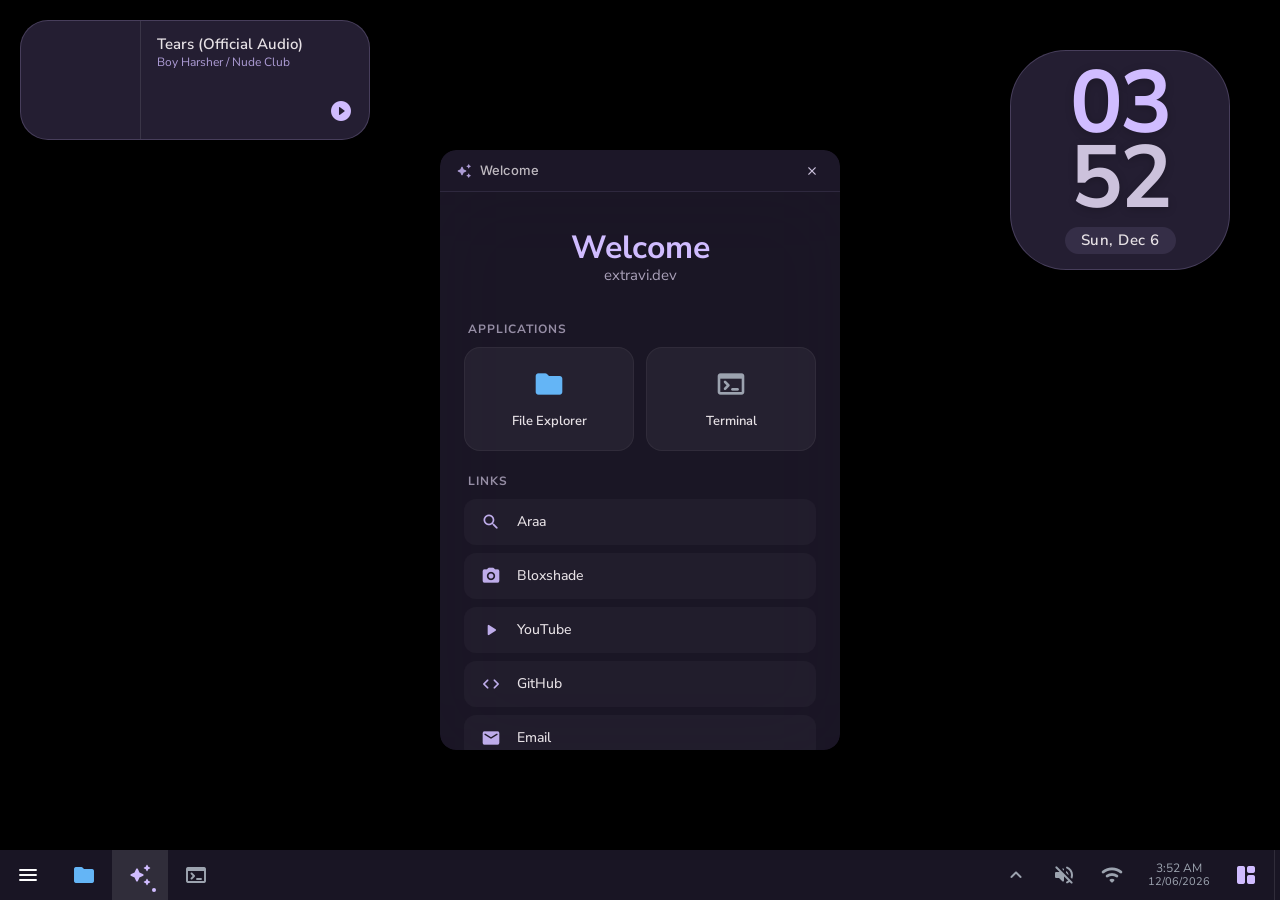
==== commit 5f874d59: "Add files via upload" ====
--- a/index.html
+++ b/index.html
@@ -108,30 +108,6 @@
             </div>
             <div id="widget-date">Tue, Feb 3</div>
         </div>
-        <div id="downloads-widget" class="material-widget downloads-widget">
-            <div class="widget-header">
-                <span class="material-icons-round">cloud_download</span>
-                <span>Downloads</span>
-            </div>
-            <div class="downloads-list">
-                <div class="download-item">
-                    <span>Installer</span>
-                    <span id="dl-installer">-</span>
-                </div>
-                <div class="download-item">
-                    <span>Bloxshade</span>
-                    <span id="dl-bloxshade">-</span>
-                </div>
-                <div class="download-item">
-                    <span>Args</span>
-                    <span id="dl-args">-</span>
-                </div>
-            </div>
-            <div class="downloads-total">
-                <span>Total</span>
-                <span id="dl-total">-</span>
-            </div>
-        </div>
 
         <div id="music-widget" class="material-widget music-widget">
             <div class="music-art"></div>
--- a/src/css/style.css
+++ b/src/css/style.css
@@ -228,52 +228,7 @@
     border-radius: 56px;
 }
 
-.downloads-widget {
-    top: 300px;
-    right: 50px;
-    width: 220px;
-    padding: 24px;
-    align-items: stretch;
-}
-
-.widget-header {
-    display: flex;
-    align-items: center;
-    gap: 8px;
-    margin-bottom: 16px;
-    font-size: 14px;
-    font-weight: 600;
-    color: #d0bcff;
-}
-
-.downloads-list {
-    display: flex;
-    flex-direction: column;
-    gap: 12px;
-    margin-bottom: 16px;
-}
-
-.download-item {
-    display: flex;
-    justify-content: space-between;
-    font-size: 13px;
-    color: #e6e1e5;
-}
-
-.download-item span:last-child {
-    font-weight: 700;
-    color: #ccc2dc;
-}
-
-.downloads-total {
-    border-top: 1px solid rgba(255, 255, 255, 0.1);
-    padding-top: 12px;
-    display: flex;
-    justify-content: space-between;
-    font-size: 14px;
-    font-weight: 700;
-    color: #d0bcff;
-}
+
 
 .menu-button.active {
     color: #fff;
@@ -298,18 +253,17 @@
     backdrop-filter: blur(20px);
     border: 2px dashed rgba(208, 188, 255, 0.4);
     border-radius: 16px;
-    z-index: 90;
 
     pointer-events: none;
     opacity: 0;
     transition: opacity 0.2s ease;
-    display: none;
+    visibility: hidden;
 
 }
 
 .snap-preview.visible {
     opacity: 1;
-    display: block;
+    visibility: visible;
 }
 
 .snap-preview.left {
@@ -1516,11 +1470,15 @@
 
 /* mobile view */
 @media only screen and (max-width: 750px) {
+    main {
+        display: flex;
+        flex-direction: column;
+    }
+
     body {
-        overflow-y: auto;
-        overflow-x: hidden;
+        overflow: hidden !important;
         height: 100%;
-        padding-bottom: 60px;
+        overscroll-behavior: none;
     }
 
     .taskbar {
@@ -1562,26 +1520,18 @@
     .music-widget {
         height: 120px !important;
         min-height: 120px;
+        order: 1;
     }
 
     .clock-widget {
-        height: 150px !important;
-        padding: 24px 16px;
+        height: 220px !important;
+        width: 220px !important;
+        order: 2;
+        margin: 0 0 16px 16px;
     }
 
     .clock-display-stacked {
-        transform: scale(0.8);
-    }
-
-    #widget-hours,
-    #widget-minutes {
-        font-size: 64px;
-        letter-spacing: -2px;
-    }
-
-    #widget-date {
-        font-size: 13px;
-        padding: 4px 12px;
+        transform: scale(1);
     }
 
     .downloads-list {
@@ -1619,7 +1569,7 @@
         height: calc(100vh - 50px) !important;
         top: 0 !important;
         left: 0 !important;
-        border-radius: 0;
+        border-radius: 0 !important;
         position: fixed !important;
         margin: 0;
         max-width: none;
@@ -1635,6 +1585,7 @@
         position: fixed !important;
         max-height: 80vh;
         overflow-y: auto;
+        z-index: 9999 !important;
     }
 
     .start-menu {
@@ -1671,4 +1622,11 @@
         left: 0 !important;
         border-radius: 0;
     }
+
+    .terminal-header,
+    .terminal-content,
+    .welcome-content,
+    .explorer-footer {
+        border-radius: 0 !important;
+    }
 }
